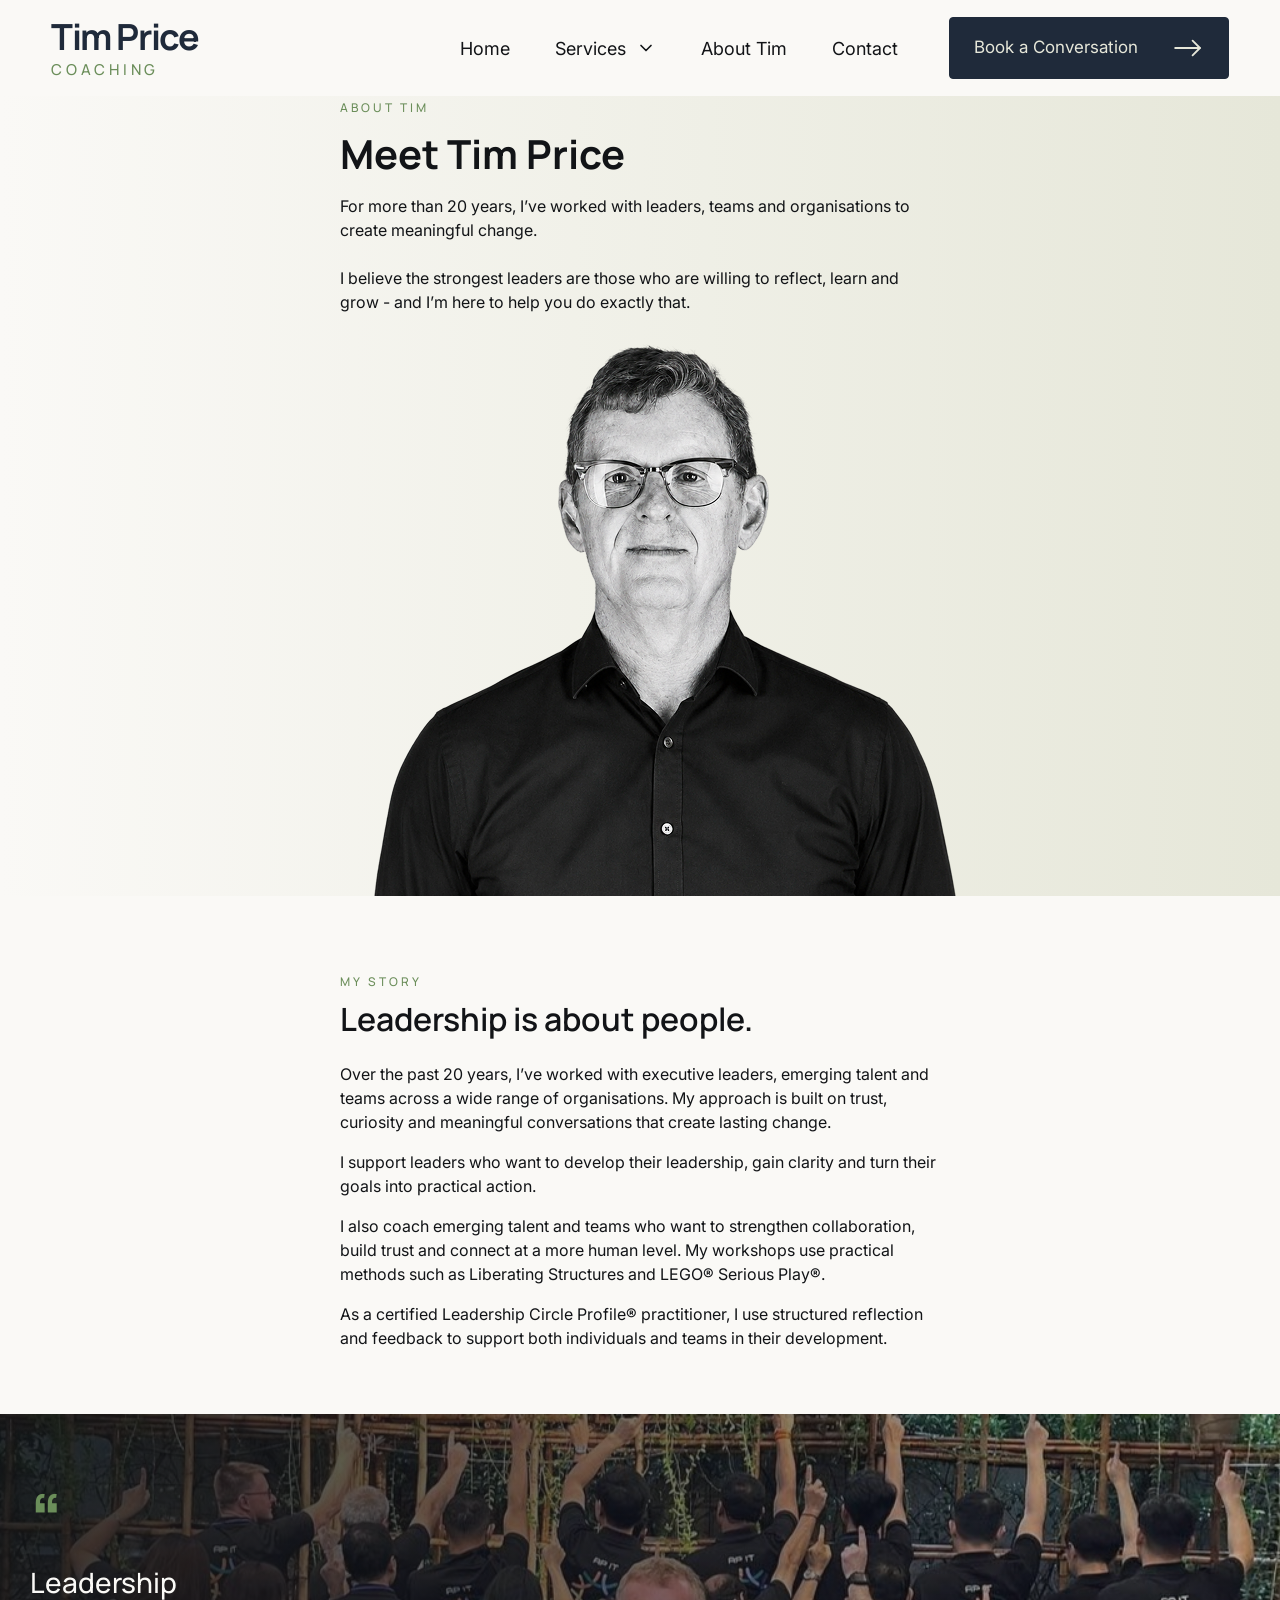
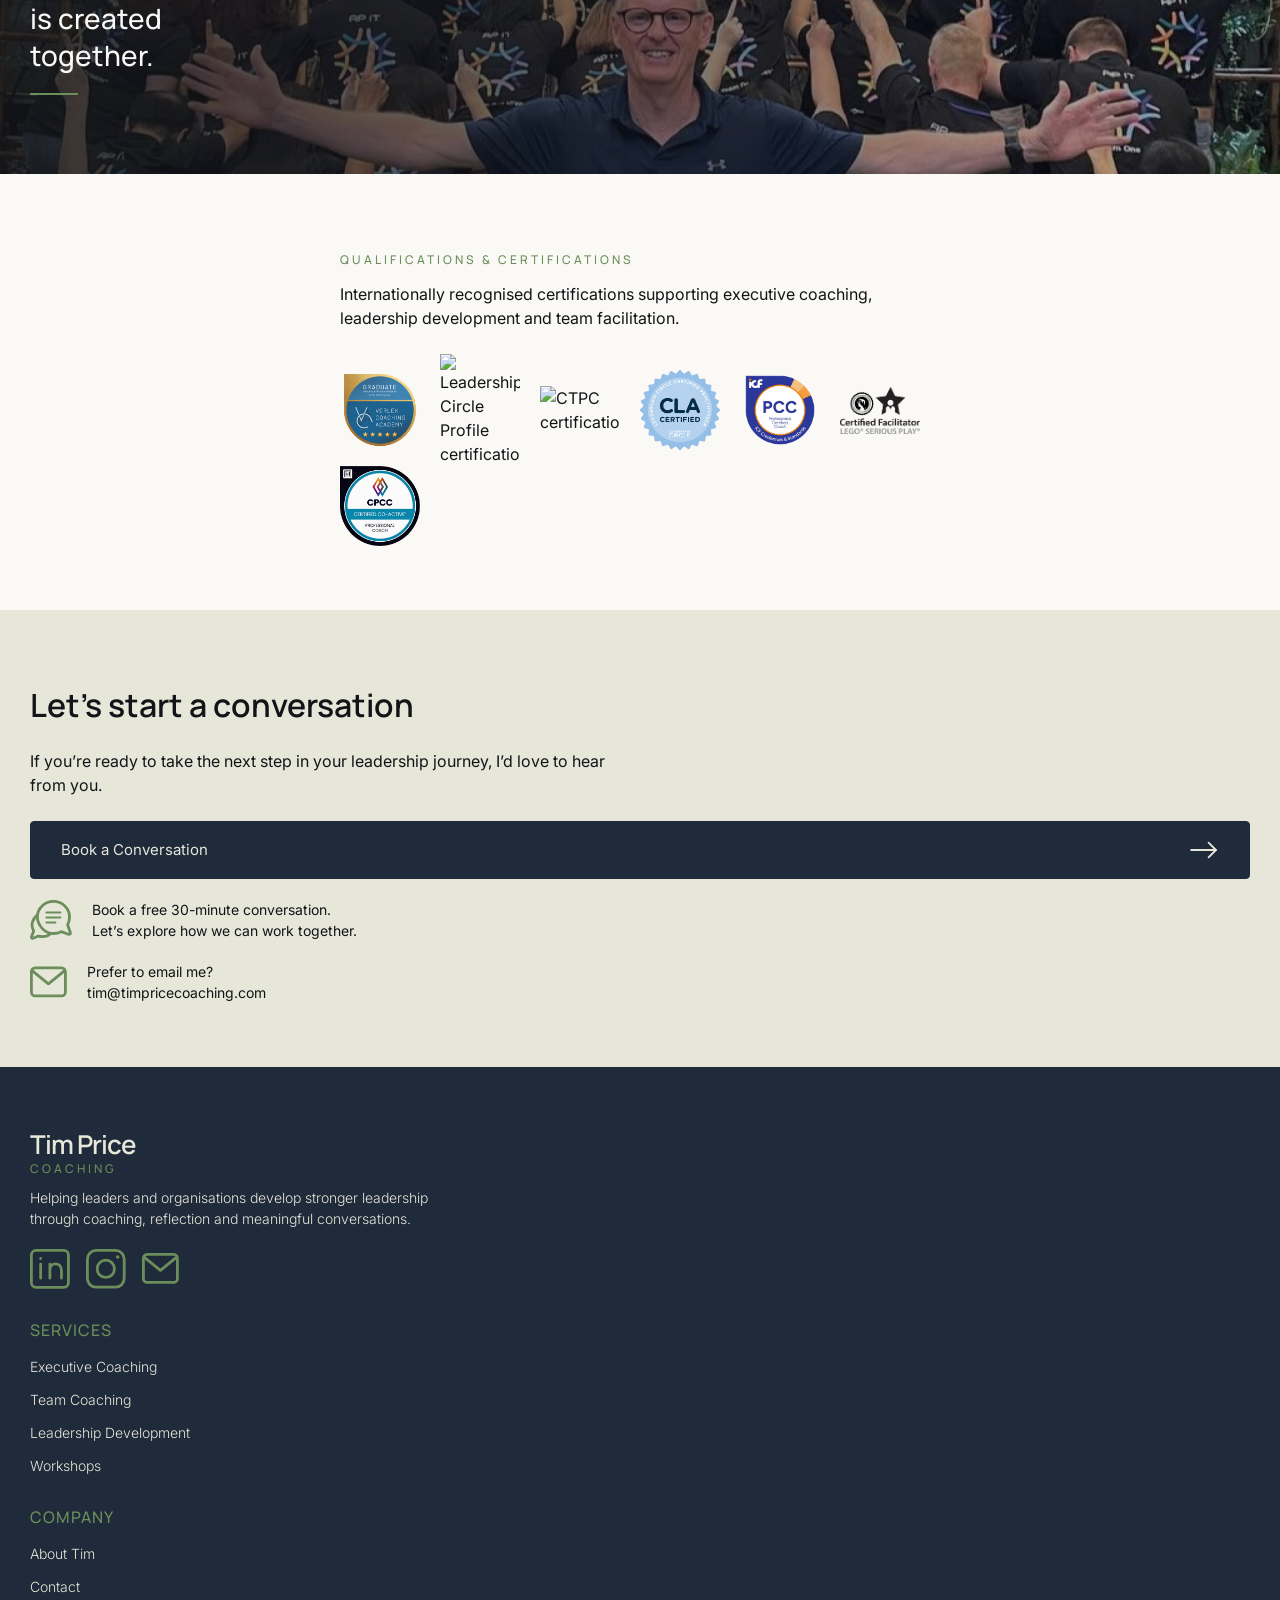
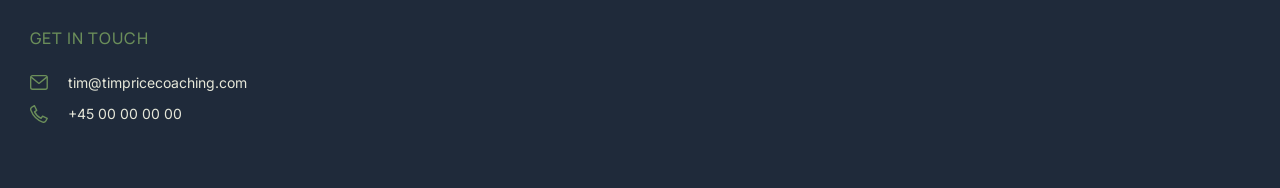
==== about.html @ 8ea354df "nedskæring af tekst i my story sektionen" ====
<!DOCTYPE html>
<html lang="en">

<head>
    <meta charset="UTF-8">
    <meta name="viewport" content="width=device-width, initial-scale=1.0">

    <title>About Tim | Tim Price Coaching</title>
    <meta name="description" content="Leadership coaching for executives, teams and organisations.">

    <link rel="stylesheet" href="css/style.css">

    <link rel="preconnect" href="https://fonts.googleapis.com">
    <link rel="preconnect" href="https://fonts.gstatic.com" crossorigin>
    <link href="https://fonts.googleapis.com/css2?family=Inter:wght@100..900&display=swap" rel="stylesheet">
    <link href="https://fonts.googleapis.com/css2?family=Manrope:wght@200..800&display=swap" rel="stylesheet">


    <!-- Favicon -->
    <link rel="icon" href="images/favicon.ico" type="image/x-icon">
</head>

<body>
    <header class="site-header">
        <div class="header-inner">
            <a class="logo" href="index.html">
                <span class="logo-name">Tim Price</span>
                <span class="logo-subtitle">Coaching</span>
            </a>

            <button class="menu-button" type="button" aria-expanded="false">
                <span class="menu-line"></span>
                <span class="menu-line"></span>
                <span class="menu-line"></span>
            </button>

            <nav class="navigation">
                <ul class="navigation-list">
                    <li>
                        <a href="index.html">Home</a>
                    </li>

                    <li class="services-item">
                        <button class="services-button" type="button">
                            Services

                            <svg viewBox="0 0 24 24">
                                <path d="M6 9l6 6 6-6"></path>
                            </svg>
                        </button>

                        <ul class="services-menu">
                            <li>
                                <a href="executive-coaching.html">
                                    Executive Coaching
                                </a>
                            </li>

                            <li>
                                <a href="team-coaching.html">
                                    Team Coaching
                                </a>
                            </li>

                            <li>
                                <a href="leadership-development.html">
                                    Leadership Development
                                </a>
                            </li>

                            <li>
                                <a href="workshops.html">
                                    Workshops
                                </a>
                            </li>
                        </ul>
                    </li>

                    <li>
                        <a href="about.html">About Tim</a>
                    </li>

                    <li>
                        <a href="contact.html">Contact</a>
                    </li>
                </ul>

                <a class="header-cta" href="contact.html">
                    <span>Book a Conversation</span>

                    <svg viewBox="0 0 32 24">
                        <path d="M2 12h27"></path>
                        <path d="M21 4l8 8-8 8"></path>
                    </svg>
                </a>
            </nav>
        </div>
    </header>
    <main>
        <section class="hero-about">
            <div class="hero-inner">
                <p class="eyebrow">About Tim</p>
                <h1 class="hero-title">Meet Tim Price</h1>
                <p class="hero-description">
                    For more than 20 years, I’ve worked with leaders, teams and organisations to create meaningful
                    change.<br></br>

                    I believe the strongest leaders are those who are willing to reflect, learn and grow - and I’m here
                    to help you do exactly that.
                </p>
            </div>
            <img class="hero-image" src="images/portrait.png" alt="Tim Price">
        </section>
        <section class="about">
            <div class="about-inner">
                <p class="eyebrow">My story</p>
                <h2>Leadership is about people.</h2>
                <p>
                    Over the past 20 years, I’ve worked with executive leaders,
                    emerging talent and teams across a wide range of organisations.
                    My approach is built on trust, curiosity and meaningful conversations
                    that create lasting change.
                </p>

                <p>
                    I support leaders who want to develop their leadership, gain clarity
                    and turn their goals into practical action.
                </p>

                <p>
                    I also coach emerging talent and teams who want to strengthen
                    collaboration, build trust and connect at a more human level.
                    My workshops use practical methods such as Liberating Structures
                    and LEGO® Serious Play®.
                </p>

                <p>
                    As a certified Leadership Circle Profile® practitioner, I use
                    structured reflection and feedback to support both individuals
                    and teams in their development.
                </p>
        </section>
        <section class="image-quote-section">

            <div class="image-quote-overlay"></div>

            <div class="image-quote-content">
                <div class="image-quote-mark">“</div>

                <blockquote class="image-quote-text">
                    Leadership<br>
                    is created<br>
                    together.
                </blockquote>

                <div class="image-quote-line"></div>
            </div>

        </section>
        <section class="qualifications">
            <div class="qualifications-inner">
                <p class="eyebrow">Qualifications & Certifications</p>
                <p class="qualifications-text">
                    Internationally recognised certifications supporting executive coaching, leadership development and
                    team facilitation.
                </p>
                <div class="qualifications-grid">
                    <img src="images/certifications/verlek-logo.webp" alt="Verlek certification">
                    <img src="images/certifications/lcp-logo.webp" alt="Leadership Circle Profile certification">
                    <img src="images/certifications/ctpc-logo.webp" alt="CTPC certification">
                    <img src="images/certifications/cla-logo.webp" alt="CLA certification">
                    <img src="images/certifications/pcc-logo.webp" alt="PCC certification">
                    <img src="images/certifications/serious-play-logo.webp" alt="Lego Serious Play certification">
                    <img src="images/certifications/cpcc-logo.webp" alt="CPCC certification">
                </div>
        </section>
        <section class="CTA-section">
            <div>
                <h2>Let’s start a conversation</h2>
                <p>If you’re ready to take the next step in your leadership journey, I’d love to hear from you.
                </p>
                <a class="general-cta" href="contact.html">
                    <span>Book a Conversation</span>
                    <svg viewBox="0 0 32 24">
                        <path d="M2 12h27"></path>
                        <path d="M21 4l8 8-8 8"></path>
                    </svg>
                </a>
            </div>
            <div>
                <div class="CTA-section-contact">
                    <img src="images/icon/conversation.svg">
                    <p>Book a free 30-minute conversation. <br>Let’s explore how we can work together.</br>
                    </p>
                </div>
                <div class="CTA-section-contact">
                    <img src="images/icon/mail.svg">
                    <p>Prefer to email me? <br> tim@timpricecoaching.com </br> </p>
                </div>
            </div>
        </section>
    </main>
    <footer>
        <section class="footer-inner">
            <div class="footer-brand">
                <a class="footer-logo" href="index.html">
                    <span class="footer-logo-name">Tim Price</span>
                    <span class="footer-logo-subtitle">Coaching</span>
                </a>

                <p class="footer-description">
                    Helping leaders and organisations develop stronger leadership
                    through coaching, reflection and meaningful conversations.
                </p>
                <div class="footer-socials">
                    <a href="#" aria-label="LinkedIn">
                        <img src="images/icon/linkedin.svg">
                    </a>
                    <a href="#" aria-label="Instagram">
                        <img src="images/icon/instagram.svg">
                    </a>
                    <a href="#" aria-label="Email">
                        <img src="images/icon/mail.svg">
                    </a>
                </div>
            </div>
            <div class="footer-column">

                <h2 class="footer-heading">Services</h2>

                <ul class="footer-links">
                    <li>
                        <a href="executive-coaching.html">Executive Coaching</a>
                    </li>

                    <li>
                        <a href="team-coaching.html">Team Coaching</a>
                    </li>

                    <li>
                        <a href="leadership-development.html">
                            Leadership Development
                        </a>
                    </li>

                    <li>
                        <a href="workshops.html">Workshops</a>
                    </li>
                </ul>

            </div>
            <div class="footer-column">

                <h2 class="footer-heading">Company</h2>

                <ul class="footer-links">
                    <li>
                        <a href="about.html">About Tim</a>
                    </li>

                    <li>
                        <a href="contact.html">Contact</a>
                    </li>
                </ul>

            </div>
            <div class="footer-column">

                <h2 class="footer-heading">Get in touch</h2>
                <div class="footer-contact-list">

                    <a href="mailto:tim@timpricecoaching.com">
                        <img src="images/icon/mail.svg" alt="Email icon">
                        <span>tim@timpricecoaching.com</span>
                    </a>

                    <a href="tel:+4500000000">
                        <img src="images/icon/phone.svg" alt="Phone icon">
                        <span>+45 00 00 00 00</span>
                    </a>

                </div>
        </section>
    </footer>
</body>

</html>
---- css/style.css ----
/*----------------------------------- CSS-VARIABLER / DESIGNFARVER --------------------------------*/

:root {
  --primary: #1f2a3a;
  --accent: #6b8e5a;
  --background: #faf9f6;
  --text: #121417;
  --secondary: #e6e7d9;
}

/*----------------------------------- RESET --------------------------------*/

*,
*::before,
*::after {
  box-sizing: border-box;
}

* {
  margin: 0;
  padding: 0;
}

html {
  scroll-behavior: smooth;
}

body {
  font-family: "Inter", Arial, sans-serif;
  line-height: 1.5;
  color: var(--text);
  background-color: var(--background);
}

img {
  display: block;
  max-width: 100%;
}

a {
  color: inherit;
  text-decoration: none;
}

ul,
ol {
  list-style: none;
}

button,
input,
textarea {
  font: inherit;
}


/*----------------------------------- GLOBALE STYLES --------------------------------*/

main {
  display: flex;
  flex-direction: column;
}


/*----------- Typografi ------------*/


/*----------- Knapper ------------*/


/*----------------------------------- HEADER --------------------------------*/

.site-header {
  position: fixed;
  z-index: 100;
  width: 100%;
  background-color: var(--background);
}

.header-inner {
  display: flex;
  flex-wrap: wrap;
  align-items: center;
  justify-content: space-between;
  padding: 16px 20px;
}


/*----------- Logo ------------*/

.logo {
  display: flex;
  flex-direction: column;
}

.logo-name {
  color: var(--primary);
  font-family: "Manrope", Arial, sans-serif;
  font-size: 26px;
  font-weight: 700;
  line-height: 1;
  letter-spacing: -0.04em;
}

.logo-subtitle {
  margin-top: 6px;
  color: var(--accent);
  font-family: "Manrope", Arial, sans-serif;
  font-size: 12px;
  font-weight: 500;
  line-height: 1;
  letter-spacing: 0.25em;
  text-transform: uppercase;
}


/*----------- Hamburgerknap ------------*/

.menu-button {
  display: flex;
  flex-direction: column;
  justify-content: center;
  gap: 6px;
  width: 44px;
  height: 44px;
  padding: 8px;
  background-color: transparent;
  border: 0;
  cursor: pointer;
}

.menu-line {
  display: block;
  width: 100%;
  height: 2px;
  background-color: var(--primary);
  transition:
    transform 0.2s ease,
    opacity 0.2s ease;
}


/*----------- Mobilnavigation ------------*/

.navigation {
  display: none;
  flex-basis: 100%;
  flex-direction: column;
  gap: 20px;
  width: 100%;
  padding-top: 20px;
}

.navigation.is-open {
  display: flex;
}

.navigation-list {
  display: flex;
  flex-direction: column;
  gap: 2px;
}

.navigation-list > li > a,
.services-button {
  display: flex;
  align-items: center;
  justify-content: space-between;
  width: 100%;
  min-height: 50px;
  padding: 0;
  color: var(--text);
  font-size: 16px;
  background-color: transparent;
  border: 0;
  border-bottom: 1px solid rgba(31, 42, 58, 0.12);
  cursor: pointer;
}


/*----------- Services dropdown ------------*/

.services-button svg {
  width: 20px;
  height: 20px;
  fill: none;
  stroke: currentColor;
  stroke-width: 2;
  stroke-linecap: round;
  stroke-linejoin: round;
  transition: transform 0.2s ease;
}

.services-button.is-open svg {
  transform: rotate(180deg);
}

.services-menu {
  display: none;
  padding: 8px 0 8px 16px;
}

.services-menu.is-open {
  display: block;
}

.services-menu a {
  display: block;
  padding: 11px 0;
  color: var(--primary);
  font-size: 14px;
}


/*----------- Header CTA ------------*/

.header-cta {
  display: flex;
  align-items: center;
  justify-content: space-between;
  gap: 24px;
  min-height: 58px;
  padding: 0 30px;
  color: var(--secondary);
  font-size: 15px;
  background-color: var(--primary);
  border: 1px solid var(--primary);
  border-radius: 4px;
}

.header-cta svg {
  width: 30px;
  height: 22px;
  fill: none;
  stroke: currentColor;
  stroke-width: 2;
  stroke-linecap: round;
  stroke-linejoin: round;
}


/*----------- Hamburgeranimation ------------*/

.menu-button.is-open .menu-line:nth-child(1) {
  transform: translateY(8px) rotate(45deg);
}

.menu-button.is-open .menu-line:nth-child(2) {
  opacity: 0;
}

.menu-button.is-open .menu-line:nth-child(3) {
  transform: translateY(-8px) rotate(-45deg);
}


/*----------------------------------- HERO --------------------------------*/

.hero-index {
  position: relative;
  display: flex;
  overflow: hidden;
  flex-direction: column;
  align-items: center;
  justify-content: center;
  min-height: 100vh;
  padding: 86px 30px 0;
  background: linear-gradient(
    to right,
    var(--background),
    var(--secondary)
  );
}

.hero-content {
  position: relative;
  z-index: 1;
}


/*----------- Hero-tekst ------------*/

.hero-eyebrow {
  color: var(--accent);
  font-family: "Manrope", sans-serif;
  font-size: 12px;
  font-weight: 500;
  line-height: 1;
  letter-spacing: 0.25em;
  text-transform: uppercase;
}

h1 {
  margin-top: 16px;
  font-family: "Manrope", sans-serif;
  font-size: 40px;
  font-weight: 700;
  line-height: 1.2;
}

.highlight {
  color: var(--accent);
  font-family: "Manrope", sans-serif;
}

p {
  margin-top: 16px;
  font-size: 16px;
  line-height: 1.5;
  max-width: 600px;
}


/*----------- Hero-knapper ------------*/

.hero-cta-container {
  display: flex;
  flex-direction: column;
}

.general-cta {
  display: flex;
  align-items: center;
  justify-content: space-between;
  gap: 24px;
  width: 100%;
  max-width: 100%;
  min-height: 58px;
  margin-top: 18px;
  padding: 0 30px;
  color: var(--secondary);
  font-size: 15px;
  background-color: var(--primary);
  border: 1px solid var(--primary);
  border-radius: 4px;
}

.general-cta svg {
  width: 30px;
  height: 22px;
  fill: none;
  stroke: currentColor;
  stroke-width: 2;
  stroke-linecap: round;
  stroke-linejoin: round;
}

.general-cta:hover {
  color: var(--primary);
  background-color: var(--accent);
  border-color: var(--accent);
}

.cta-secondary {
  display: inline-flex;
  align-items: center;
  justify-content: space-between;
  gap: 24px;
  min-height: 58px;
  margin-top: 10px;
  padding: 0 30px;
  color: var(--primary);
  font-size: 15px;
  background-color: transparent;
  border: 1px solid var(--primary);
  border-radius: 4px;
  width: 100%;
}

.cta-secondary:hover {
  color: var(--secondary);
  background-color: var(--accent);
  border-color: var(--accent);
}


/*----------- Hero-billede og baggrund ------------*/

.hero-image {
  padding: 0;
}

.hero-swirl {
  position: absolute;
  inset: 0;
  z-index: 0;
  width: 100%;
  height: 100%;
  object-fit: cover;
  pointer-events: none;
}


/*----------------------------------- FORSIDE --------------------------------*/


/*----------- Organisationer ------------*/

.organisations {
  display: flex;
  flex-direction: column;
  align-items: center;
  justify-content: center;
  min-height: 100px;
  padding: 64px 30px;
}

.eyebrow {
  color: var(--accent);
  font-family: "Manrope", sans-serif;
  font-size: 12px;
  font-weight: 500;
  line-height: 1;
  letter-spacing: 0.25em;
  text-transform: uppercase;
}

.orgranisations-text {
  margin-top: 8px;
  color: var(--primary);
  text-align: center;
  font-size: 16px;
}

.organisation-logos {
  display: flex;
  flex-direction: row;
  justify-content: center;
  gap: 24px;
  width: 100%;
  margin-top: 24px;
}

.organisation-logo {
  width: auto;
  max-width: 26%;
  height: auto;
  object-fit: contain;
}


/*----------- Services preview ------------*/

.services-preview {
  display: flex;
  flex-direction: column;
  align-items: center;
  justify-content: center;
  min-height: 100px;
  padding: 64px 30px;
  background-color: var(--secondary);
}

h2 {
  margin-top: 12px;
  margin-bottom: 24px;
  font-family: "Manrope", sans-serif;
  font-size: 32px;
  font-weight: 600;
  line-height: 1.2;
}

.services-card {
  display: flex;
  align-items: center;
  justify-content: center;
  gap: 12px;
  width: 100%;
  max-width: 400px;
  margin-top: 20px;
  padding: 20px;
  background-color: var(--background);
  border-radius: 8px;
  transition:
    transform 0.2s ease,
    box-shadow 0.2s ease;
}

.services-card p {
  font-size: 14px;
  line-height: 1.5;
}

.services-card-container img {
  width: 30px;
  align-self: flex-start;
  margin: 10px;
}

h3 {
  font-family: "Manrope", sans-serif;
  font-size: 20px;
  font-weight: 600;
  line-height: 1.2;
}

.learn-more {
  display: flex;
  align-items: center;
  justify-content: space-between;
  gap: 8px;
  margin-top: 12px;
  color: var(--accent);
  font-size: 14px;
}

.learn-more svg {
  width: 20px;
  height: 20px;
  fill: none;
  stroke: currentColor;
  stroke-width: 2;
  stroke-linecap: round;
  stroke-linejoin: round;
}

.learn-more:hover {
  text-decoration: underline;
}


/*----------- Testimonials ------------*/

.testimonials {
  padding: 64px 30px;
  text-align: center;
  background-color: var(--background);
}

.testimonials-header h2 {
  margin-top: 16px;
}

.testimonial-slider {
  display: grid;
  grid-template-columns: 30px 1fr 30px;
  align-items: center;
  gap: 8px;
  margin-top: 32px;
}

.testimonial-card {
  display: none;
  max-width: 520px;
  margin-inline: auto;
}

.testimonial-card.is-active {
  display: flex;
  flex-direction: column;
  align-items: center;
}

.testimonial-quote-mark {
  color: var(--accent);
  font-family: "Manrope", sans-serif;
  font-size: 64px;
  font-weight: 700;
  line-height: 0.8;
}

.testimonial-quote {
  align-self: center;
  min-height: 200px;
  margin-top: 0px;
  font-size: 16px;
  line-height: 1.5;
}

.testimonial-line {
  width: 48px;
  height: 2px;
  margin: 0px auto 0;
  background-color: var(--accent);
}

.testimonial-author {
  margin-top: 20px;
}

.testimonial-name {
  margin: 0;
  font-size: 18px;
}

.testimonial-role {
  margin-top: 2px;
  color: var(--accent);
  font-size: 15px;
}

.testimonial-arrow {
   width: 20px;
  height: 12px;
  fill: none;
  stroke: var(--primary);
  stroke-width: 2;
  stroke-linecap: round;
  stroke-linejoin: round;
  display: flex;
  align-items: center;
  justify-content: center;
  background: transparent;
  border: 0;
  cursor: pointer;
}

.testimonial-arrow-left {
  transform: rotate(180deg);
}

.testimonial-dots {
  display: flex;
  justify-content: center;
  gap: 12px;
  margin-top: 24px;
}

.testimonial-dot {
  width: 10px;
  height: 10px;
  padding: 0;
  background-color: var(--secondary);
  border: 0;
  border-radius: 50%;
  cursor: pointer;
}

.testimonial-dot.is-active {
  background-color: var(--accent);
}

/*----------- About preview ------------*/

.about-preview {
  display: flex;
  flex-direction: column;
  align-items: center;
  justify-content: center;
  min-height: 100px;
}

.about-preview-content {
  display: flex;
  flex-direction: column;
  align-items: center;
  justify-content: center;
  width: 100%;
  max-width: 600px;
  padding: 30px 30px 64px;
}

.about-preview-text {
  margin-bottom: 10px;
}

/*----------- CTA section ------------*/

.CTA-section {
  display: flex;
  flex-direction: column;
  justify-content: center;
  min-height: 100px;
  padding: 64px 30px;
  background-color: var(--secondary);
}

.CTA-section a {
  margin-top: 24px;
}

.CTA-section-contact {
  display: flex;
  flex-direction: row;
  gap: 20px;
  padding-top: 20px;
}

.CTA-section-contact p {
  margin-top: 0;
  font-size: 14px;
  line-height: 1.5;
}


/*----------------------------------- SERVICES --------------------------------*/


/*----------------------------------- ABOUT --------------------------------*/

.hero-about {
  position: relative;
  display: flex;
  overflow: hidden;
  flex-direction: column;
  align-items: center;
  justify-content: center;
  padding: 86px 30px 0;
  background: linear-gradient(
    to right,
    var(--background),
    var(--secondary)
  );
}

.about {
  display: flex;
  flex-direction: column;
  align-items: center;
  justify-content: center;
  min-height: 100px;
  padding: 64px 30px;
}

.qualifications {
  display: flex;
  flex-direction: column;
  align-items: center;
  justify-content: center;
  min-height: 100px;
  padding: 64px 30px;
}

.qualifications-grid {
  display: grid;
  grid-template-columns: repeat(auto-fit, minmax(100px, 1fr));
  margin-top: 24px;
  gap: 0px;
  justify-content: center;
  align-items: center;
}

.qualifications-grid img {
  width: 100%;
  max-width: 5rem;
  height: auto;
  object-fit: contain;
}


/*----------------------------------- IMAGE QUOTE SECTION --------------------------------*/

.image-quote-section {
  position: relative;
  display: flex;
  align-items: center;

  min-height: 360px;
  padding: 60px 30px;

  background-image: url("../images/tim-quote.jpg");
  background-size: cover;
  background-position: center;
  background-repeat: no-repeat;

  overflow: hidden;
}


/*----------- Mørkt overlay ------------*/

.image-quote-overlay {
  position: absolute;
  inset: 0;

  background: linear-gradient(
    to right,
    rgba(18, 20, 23, 0.85),
    rgba(18, 20, 23, 0.25)
  );
}


/*----------- Citat-indhold ------------*/

.image-quote-content {
  position: relative;
  z-index: 1;
  max-width: 260px;
}

.image-quote-mark {
  color: var(--accent);
  font-family: "Manrope", sans-serif;
  font-size: 72px;
  font-weight: 700;
  line-height: 0.7;
}

.image-quote-text {
  margin-top: 20px;

  color: var(--background);
  font-family: "Manrope", sans-serif;
  font-size: 28px;
  font-weight: 500;
  line-height: 1.3;
}

.image-quote-line {
  width: 48px;
  height: 2px;
  margin-top: 20px;

  background-color: var(--accent);
}

/*----------------------------------- CONTACT --------------------------------*/


/*----------------------------------- FOOTER --------------------------------*/

footer {
  display: flex;
  flex-direction: column;
  gap: 16px;
  padding: 64px 30px;
  color: var(--secondary);
  font-size: 14px;
  background-color: var(--primary);
}

.footer-inner {
  display: flex;
  flex-direction: column;
  justify-content: center;
  gap: 32px;
}

.footer-logo {
  display: flex;
  flex-direction: column;
  justify-content: center;
}

.footer-logo-name {
  color: var(--secondary);
  font-family: "Manrope", sans-serif;
  font-size: 26px;
  font-weight: 600;
  line-height: 1;
  letter-spacing: -0.04em;
}

.footer-logo-subtitle {
  margin-top: 6px;
  color: var(--accent);
  font-family: "Manrope", Arial, sans-serif;
  font-size: 12px;
  font-weight: 500;
  line-height: 1;
  letter-spacing: 0.25em;
  text-transform: uppercase;
}

.footer-description {
  margin-top: 12px;
  max-width: 400px;
  font-size: 14px;
  line-height: 1.5;
  font-weight: 300;
}

.footer-socials {
  display: flex;
  gap: 16px;
  margin-top: 20px;
  align-items: center;
}

.footer-heading {
  margin: 0 0 16px;
  color: var(--accent);
  font-family: "Manrope", sans-serif;
  font-size: 16px;
  font-weight: 500;
  line-height: 1.2;
  letter-spacing: 0.06em;
  text-transform: uppercase;
}

.footer-links {
  font-weight: 300;
} 

.footer-links a:hover {
  color: var(--accent);
}

.footer-column {
  display: flex;
  flex-direction: column;
}

.footer-column li + li {
  margin-top: 12px;
}

.footer-contact-list {
  margin-top: 8px;
  display: flex;
  flex-direction: column;
  gap: 10px;
}

.footer-contact-list a {
  display: flex;
  gap: 20px;
  align-items: center;
}

.footer-contact-list img {
  width: 18px;
}



/*----------------------------------- MEDIA QUERIES --------------------------------*/


/*----------- Desktop header fra 900px ------------*/

@media (min-width: 900px) {
  .header-inner {
    flex-wrap: nowrap;
    min-height: 96px;
    padding: 16px clamp(32px, 4vw, 60px);
  }

  .logo-name {
    font-size: 36px;
  }

  .logo-subtitle {
    margin-top: 7px;
    font-size: 15px;
  }

  .menu-button {
    display: none;
  }

  .navigation {
    display: flex;
    flex-basis: auto;
    flex-direction: row;
    align-items: center;
    justify-content: flex-end;
    gap: clamp(36px, 4vw, 58px);
    width: auto;
    padding-top: 0;
  }

  .navigation-list {
    flex-direction: row;
    align-items: center;
    gap: clamp(30px, 3.5vw, 54px);
  }

  .navigation-list > li > a,
  .services-button {
    position: relative;
    width: auto;
    min-height: 42px;
    font-size: 18px;
    border-bottom: 0;
  }

  .navigation-list > li > a::after,
  .services-button::after {
    position: absolute;
    right: 0;
    bottom: 1px;
    left: 0;
    height: 2px;
    background-color: var(--accent);
    content: "";
    transform: scaleX(0);
    transform-origin: left;
    transition: transform 0.2s ease;
  }

  .navigation-list > li > a:hover::after,
  .services-button:hover::after {
    transform: scaleX(1);
  }

  .services-item {
    position: relative;
  }

  .services-button {
    gap: 10px;
  }

  .services-menu {
    position: absolute;
    top: calc(100% + 12px);
    left: 50%;
    display: block;
    min-width: 250px;
    padding: 10px;
    background-color: var(--secondary);
    border: 1px solid rgba(31, 42, 58, 0.1);
    border-radius: 8px;
    box-shadow: 0 14px 35px rgba(31, 42, 58, 0.12);
    opacity: 0;
    pointer-events: none;
    transform: translate(-50%, -8px);
    transition:
      opacity 0.2s ease,
      transform 0.2s ease;
  }

  .services-menu.is-open {
    opacity: 1;
    pointer-events: auto;
    transform: translate(-50%, 0);
  }

  .services-menu a {
    padding: 12px 14px;
    font-size: 15px;
    border-radius: 5px;
  }

  .services-menu a:hover {
    background-color: rgba(107, 142, 90, 0.12);
  }

  .header-cta {
    min-width: 280px;
    min-height: 62px;
    gap: 24px;
    padding: 0 24px;
    font-size: 17px;
    transition:
      color 0.2s ease,
      background-color 0.2s ease;
  }

  .header-cta:hover {
    color: var(--primary);
    background-color: var(--accent);
  }

  .header-cta svg {
    width: 32px;
    height: 22px;
  }
}
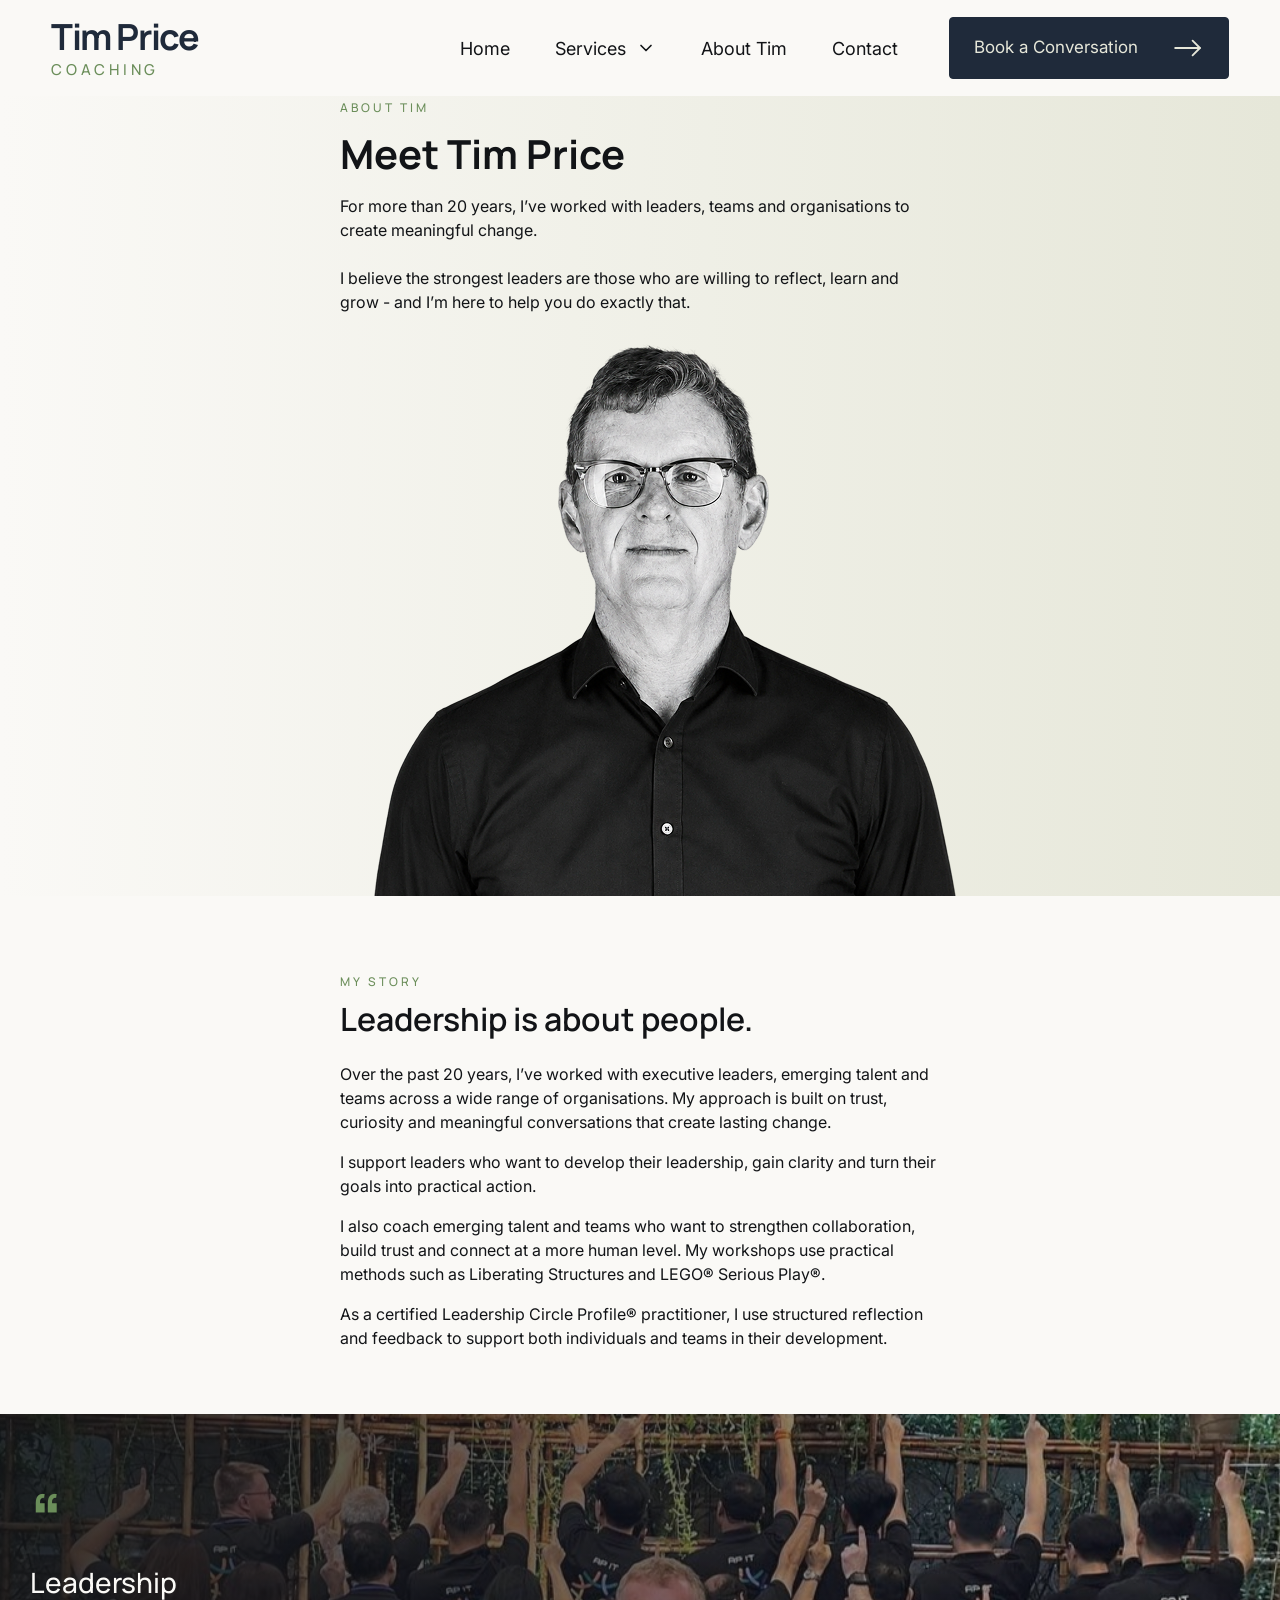
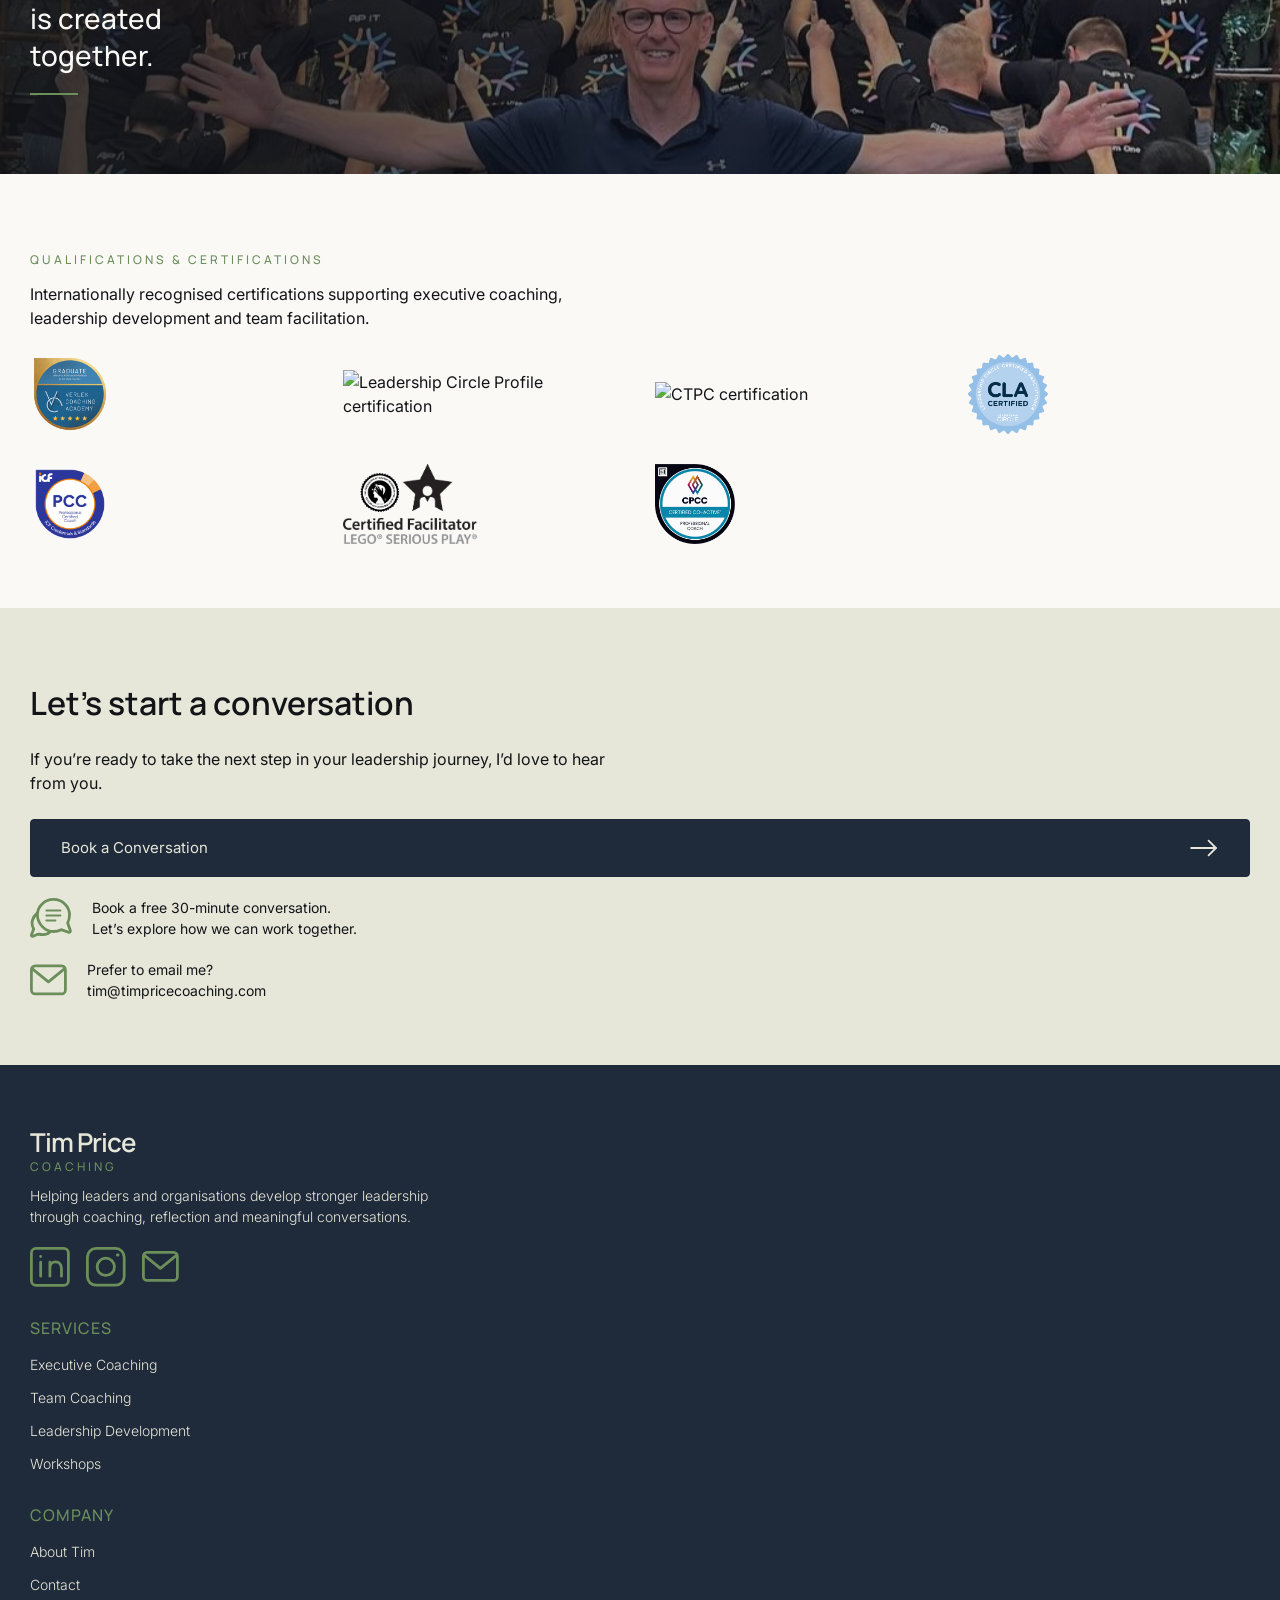
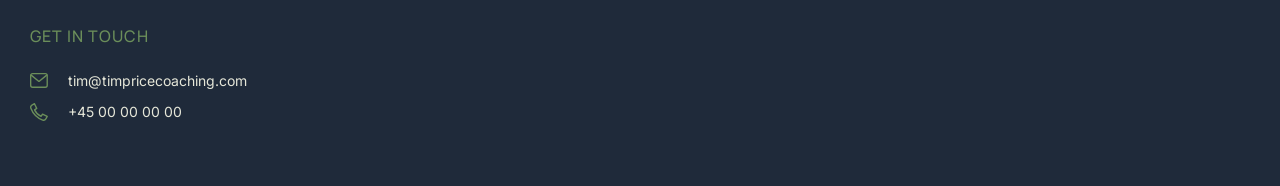
==== commit 21cdbaff: "services cardss" ====
--- a/about.html
+++ b/about.html
@@ -282,6 +282,7 @@
                 </div>
         </section>
     </footer>
+    <script src="js/script.js"></script>
 </body>
 
 </html>
--- a/css/style.css
+++ b/css/style.css
@@ -686,6 +686,242 @@
 /*----------------------------------- SERVICES --------------------------------*/
 
 
+/*----------------------------------- SERVICES --------------------------------*/
+
+
+/*----------- Services hero ------------*/
+
+.hero-services {
+  padding: 130px 30px 64px;
+  background: linear-gradient(
+    to right,
+    var(--background),
+    var(--secondary)
+  );
+}
+
+.hero-services-inner {
+  width: 100%;
+  max-width: 600px;
+}
+
+.hero-services h1 {
+  margin-top: 16px;
+  font-family: "Manrope", sans-serif;
+  font-size: 36px;
+  font-weight: 700;
+  line-height: 1.15;
+}
+
+.hero-services-description {
+  margin-top: 20px;
+  max-width: 380px;
+  font-size: 16px;
+  line-height: 1.6;
+}
+
+
+/*----------- Services overview ------------*/
+
+.services-overview {
+  padding: 64px 30px;
+  background-color: var(--background);
+}
+
+.services-overview-inner {
+  width: 100%;
+  max-width: 1200px;
+  margin-inline: auto;
+}
+
+.services-list {
+  display: flex;
+  flex-direction: column;
+}
+
+
+/*----------- Service row ------------*/
+
+.service-row {
+  display: grid;
+  grid-template-columns: 38px 32px 1fr 24px;
+  align-items: start;
+  gap: 12px;
+  padding: 28px 0;
+  border-bottom: 1px solid rgba(31, 42, 58, 0.12);
+}
+
+.service-row:first-child {
+  padding-top: 0;
+}
+
+.service-row:last-child {
+  padding-bottom: 0;
+  border-bottom: 0;
+}
+
+.service-row-icon {
+  align-self: center;
+  width: 34px;
+  height: 34px;
+  object-fit: contain;
+}
+
+.service-number {
+  padding-top: 2px;
+  color: var(--accent);
+  font-family: "Manrope", sans-serif;
+  font-size: 15px;
+  font-weight: 600;
+}
+
+.service-row-content h2 {
+  margin: 0;
+  font-family: "Manrope", sans-serif;
+  font-size: 18px;
+  font-weight: 600;
+  line-height: 1.3;
+}
+
+.service-row-content p {
+  margin-top: 10px;
+  font-size: 13px;
+  line-height: 1.6;
+}
+
+.service-row-arrow {
+  align-self: center;
+  width: 22px;
+  height: 18px;
+  fill: none;
+  stroke: var(--primary);
+  stroke-width: 2;
+  stroke-linecap: round;
+  stroke-linejoin: round;
+  transition: transform 0.2s ease;
+}
+
+.service-row:hover .service-row-arrow {
+  transform: translateX(4px);
+}
+
+
+/*----------- Desktop preview cards ------------*/
+
+.service-previews {
+  display: none;
+}
+
+.service-preview-card {
+  display: none;
+}
+
+.service-preview-card.is-active {
+  display: block;
+}
+
+
+/*----------- Preview card content ------------*/
+
+.service-preview-icon {
+  display: flex;
+  align-items: center;
+  justify-content: center;
+  width: 72px;
+  height: 72px;
+  background-color: var(--secondary);
+  border-radius: 50%;
+}
+
+.service-preview-icon img {
+  width: 38px;
+  height: 38px;
+  object-fit: contain;
+}
+
+.service-preview-eyebrow {
+  margin-top: 24px;
+  color: var(--accent);
+  font-family: "Manrope", sans-serif;
+  font-size: 12px;
+  font-weight: 600;
+  letter-spacing: 0.06em;
+  text-transform: uppercase;
+}
+
+.service-preview-card h2 {
+  margin-top: 20px;
+  margin-bottom: 0;
+  font-size: 28px;
+  line-height: 1.15;
+}
+
+.service-preview-line {
+  width: 42px;
+  height: 2px;
+  margin-top: 18px;
+  background-color: var(--accent);
+}
+
+.service-preview-description {
+  margin-top: 20px;
+  font-size: 15px;
+  line-height: 1.6;
+}
+
+.service-preview-benefits {
+  display: flex;
+  flex-direction: column;
+  gap: 14px;
+  margin-top: 22px;
+  padding-top: 22px;
+  border-top: 1px solid rgba(31, 42, 58, 0.12);
+}
+
+.service-preview-benefits li {
+  display: flex;
+  align-items: center;
+  gap: 10px;
+  font-size: 14px;
+}
+
+.service-check {
+  flex-shrink: 0;
+  width: 16px;
+  height: 16px;
+  object-fit: contain;
+}
+
+.service-preview-link {
+  display: inline-flex;
+  align-items: center;
+  gap: 12px;
+  margin-top: 26px;
+  color: var(--accent);
+  font-size: 14px;
+  font-weight: 500;
+}
+
+.service-preview-link svg {
+  width: 22px;
+  height: 18px;
+  fill: none;
+  stroke: currentColor;
+  stroke-width: 2;
+  stroke-linecap: round;
+  stroke-linejoin: round;
+  transition: transform 0.2s ease;
+}
+
+.service-preview-link:hover svg {
+  transform: translateX(4px);
+}
+
+
+
+
+
+
 /*----------------------------------- ABOUT --------------------------------*/
 
 .hero-about {
@@ -723,17 +959,16 @@
 
 .qualifications-grid {
   display: grid;
-  grid-template-columns: repeat(auto-fit, minmax(100px, 1fr));
+  grid-template-columns: 1fr 1fr 1fr 1fr;
   margin-top: 24px;
-  gap: 0px;
+  gap: 30px;
   justify-content: center;
   align-items: center;
 }
 
 .qualifications-grid img {
-  width: 100%;
-  max-width: 5rem;
-  height: auto;
+  width: auto;
+  max-height: 5rem;
   object-fit: contain;
 }
 
@@ -1048,4 +1283,113 @@
     width: 32px;
     height: 22px;
   }
+    /*----------- Services hero desktop ------------*/
+
+  .hero-services {
+    padding: 170px 60px 100px;
+  }
+
+  .hero-services-inner {
+    max-width: 760px;
+    margin-inline: auto;
+    text-align: center;
+  }
+
+  .hero-services h1 {
+    font-size: 52px;
+    line-height: 1.1;
+  }
+
+  .hero-services-description {
+    max-width: 520px;
+    margin: 24px auto 0;
+    font-size: 17px;
+  }
+
+
+  /*----------- Services overview desktop ------------*/
+
+  .services-overview {
+    padding: 100px 60px;
+  }
+
+  .services-overview-inner {
+    display: grid;
+    grid-template-columns: 1.15fr 0.85fr;
+    align-items: start;
+    gap: 50px;
+  }
+
+  .services-list {
+    min-width: 0;
+  }
+
+
+  /*----------- Service row desktop ------------*/
+
+  .service-row {
+    grid-template-columns: 54px 30px 1fr 26px;
+    gap: 16px;
+    padding: 28px 20px;
+    border-left: 3px solid transparent;
+    transition:
+      background-color 0.2s ease,
+      border-color 0.2s ease;
+  }
+
+  .service-row:first-child {
+    padding-top: 28px;
+  }
+
+  .service-row:last-child {
+    padding-bottom: 28px;
+    border-bottom: 1px solid rgba(31, 42, 58, 0.12);
+  }
+
+  .service-row:hover,
+  .service-row.is-active {
+    background-color: rgba(230, 231, 217, 0.75);
+    border-left-color: var(--accent);
+  }
+
+  .service-row-icon {
+    width: 46px;
+    height: 46px;
+  }
+
+  .service-number {
+    padding-top: 4px;
+    font-size: 15px;
+  }
+
+  .service-row-content h2 {
+    font-size: 20px;
+  }
+
+  .service-row-content p {
+    max-width: 420px;
+    font-size: 14px;
+    line-height: 1.6;
+  }
+
+
+  /*----------- Preview cards desktop ------------*/
+
+  .service-previews {
+    display: block;
+    position: sticky;
+    top: 130px;
+  }
+
+  .service-preview-card {
+    min-height: 500px;
+    padding: 42px;
+    background-color: var(--background);
+    border: 1px solid rgba(31, 42, 58, 0.18);
+    border-radius: 8px;
+  }
+
+  .service-preview-card h2 {
+    font-size: 32px;
+  }
 }
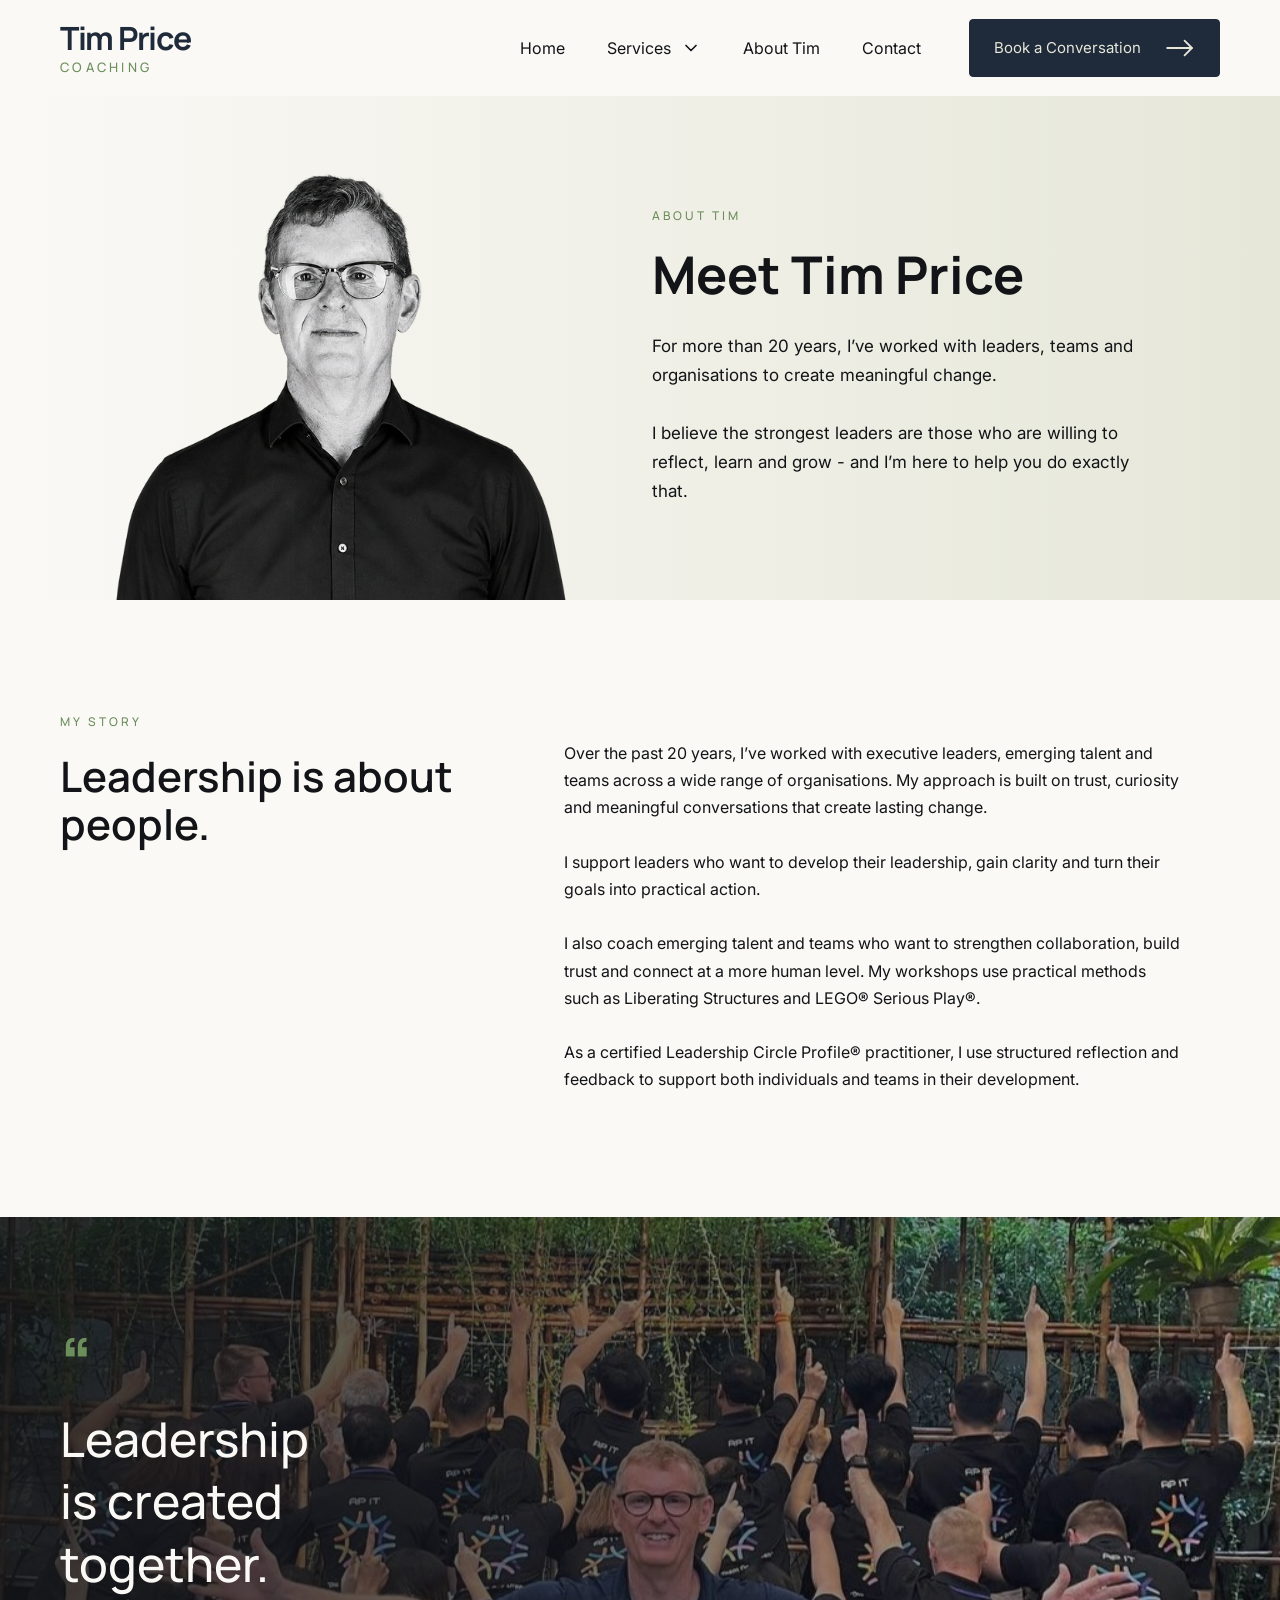
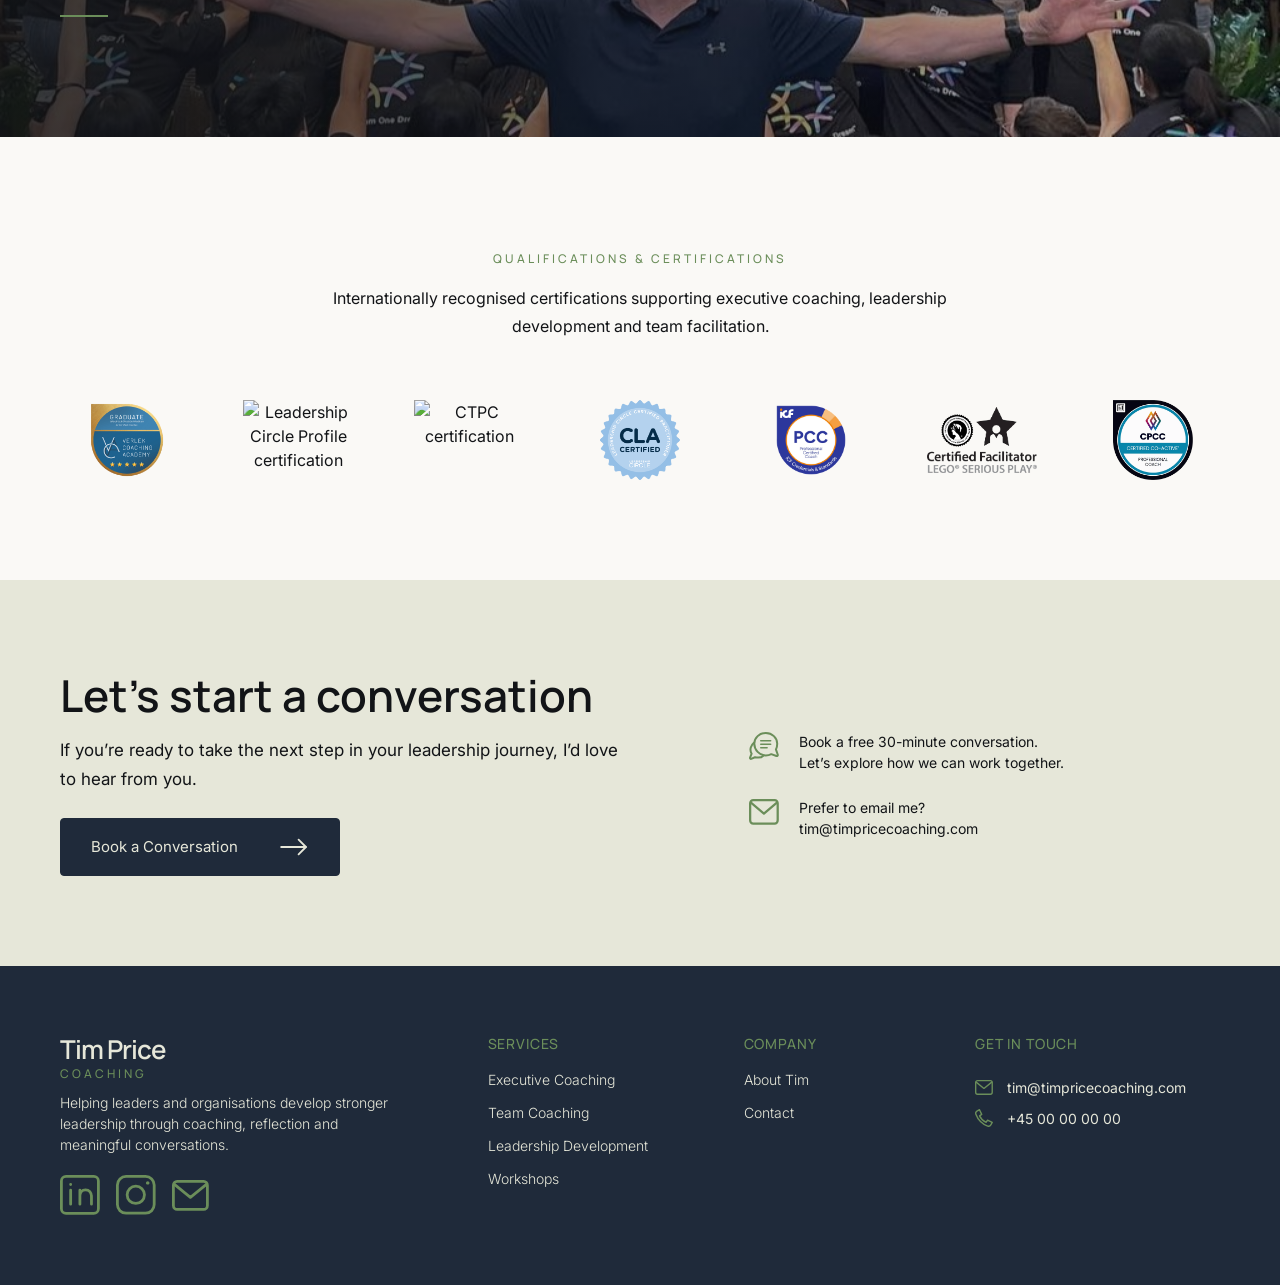
==== commit 87ebe7c7: "updates to services nav bar" ====
--- a/about.html
+++ b/about.html
@@ -50,6 +50,12 @@
                         </button>
 
                         <ul class="services-menu">
+
+                            <li>
+                                <a href="services.html">
+                                    All Services
+                                </a>
+                            </li>
                             <li>
                                 <a href="executive-coaching.html">
                                     Executive Coaching
@@ -120,25 +126,20 @@
                     emerging talent and teams across a wide range of organisations.
                     My approach is built on trust, curiosity and meaningful conversations
                     that create lasting change.
-                </p>
-
-                <p>
+                    <br></br>
                     I support leaders who want to develop their leadership, gain clarity
                     and turn their goals into practical action.
-                </p>
-
-                <p>
+                    <br></br>
                     I also coach emerging talent and teams who want to strengthen
                     collaboration, build trust and connect at a more human level.
                     My workshops use practical methods such as Liberating Structures
                     and LEGO® Serious Play®.
-                </p>
-
-                <p>
+                    <br></br>
                     As a certified Leadership Circle Profile® practitioner, I use
                     structured reflection and feedback to support both individuals
                     and teams in their development.
                 </p>
+            </div>
         </section>
         <section class="image-quote-section">
 
@@ -155,7 +156,6 @@
 
                 <div class="image-quote-line"></div>
             </div>
-
         </section>
         <section class="qualifications">
             <div class="qualifications-inner">
@@ -173,6 +173,7 @@
                     <img src="images/certifications/serious-play-logo.webp" alt="Lego Serious Play certification">
                     <img src="images/certifications/cpcc-logo.webp" alt="CPCC certification">
                 </div>
+            </div>
         </section>
         <section class="CTA-section">
             <div>
@@ -278,8 +279,8 @@
                         <img src="images/icon/phone.svg" alt="Phone icon">
                         <span>+45 00 00 00 00</span>
                     </a>
-
-                </div>
+                </div>
+            </div>
         </section>
     </footer>
     <script src="js/script.js"></script>
--- a/css/style.css
+++ b/css/style.css
@@ -283,7 +283,7 @@
 .hero-eyebrow {
   color: var(--accent);
   font-family: "Manrope", sans-serif;
-  font-size: 12px;
+  font-size: 10px;
   font-weight: 500;
   line-height: 1;
   letter-spacing: 0.25em;
@@ -683,9 +683,231 @@
 }
 
 
-/*----------------------------------- SERVICES --------------------------------*/
-
-
+/*----------------------------------- SERVICES UNDERSIDER --------------------------------*/
+
+
+/*----------- Hero ------------*/
+
+.hero-service-pages {
+  padding: 130px 30px 64px;
+  background: linear-gradient(
+    to right,
+    var(--background),
+    var(--secondary)
+  );
+}
+
+.hero-service-page-inner {
+  width: 100%;
+  max-width: 600px;
+  margin-inline: auto;
+}
+
+.hero-service-pages .hero-title {
+  margin-top: 16px;
+  font-size: 40px;
+  line-height: 1.15;
+}
+
+.hero-service-pages .hero-description {
+  margin-top: 20px;
+  font-size: 16px;
+  line-height: 1.6;
+}
+
+
+/*----------- Introduktion ------------*/
+
+.the-service {
+  padding: 64px 30px;
+  background-color: var(--background);
+}
+
+.the-service-inner,
+.the-service-gain {
+  width: 100%;
+  max-width: 700px;
+  margin-inline: auto;
+}
+
+.the-service-inner h2 {
+  margin: 0;
+  font-size: 28px;
+  line-height: 1.2;
+}
+
+.the-service-inner p {
+  margin-top: 20px;
+  font-size: 16px;
+  line-height: 1.7;
+}
+
+.the-service-gain {
+  margin-top: 64px;
+}
+
+
+/*----------------------------------- SERVICE GAINS --------------------------------*/
+
+
+/*----------- Overskrift ------------*/
+
+.service-gains-header-line {
+  width: 42px;
+  height: 2px;
+  margin-top: 18px;
+  background-color: var(--accent);
+}
+
+
+/*----------- Liste ------------*/
+
+.service-gains-list {
+  margin-top: 34px;
+}
+
+
+/*----------- Gain ------------*/
+
+.service-gain {
+  display: grid;
+  grid-template-columns: 28px 1fr;
+  gap: 10px;
+  padding: 28px 0;
+  border-bottom: 1px solid rgba(31, 42, 58, 0.12);
+}
+
+.service-gain:first-child {
+  padding-top: 0;
+}
+
+.service-gain:last-child {
+  padding-bottom: 0;
+  border-bottom: 0;
+}
+
+
+/*----------- Nummer ------------*/
+
+.service-gain-number {
+  color: var(--secondary);
+  font-family: "Manrope", sans-serif;
+  font-size: 22px;
+  font-weight: 600;
+  line-height: 1.2;
+}
+
+
+/*----------- Indhold ------------*/
+
+.service-gain-content h2 {
+  margin: 0;
+  font-family: "Manrope", sans-serif;
+  font-size: 20px;
+  font-weight: 600;
+  line-height: 1.3;
+}
+
+.service-gain-content > p {
+  margin-top: 14px;
+  font-size: 14px;
+  line-height: 1.7;
+}
+
+
+/*----------- Punkter ------------*/
+
+.service-gain-points {
+  display: flex;
+  flex-direction: column;
+  gap: 10px;
+  margin-top: 18px;
+}
+
+.service-gain-points li {
+  display: flex;
+  align-items: center;
+  gap: 9px;
+  font-size: 13px;
+  line-height: 1.4;
+}
+
+.service-gain-points img {
+  flex-shrink: 0;
+  width: 14px;
+  height: 14px;
+  object-fit: contain;
+}
+
+
+/*----------------------------------- SERVICE PROCESS --------------------------------*/
+
+
+/*----------- Sektion ------------*/
+
+.service-process {
+  padding: 64px 30px;
+  background-color: var(--background);
+}
+
+.service-process-inner {
+  width: 100%;
+  max-width: 700px;
+  margin-inline: auto;
+}
+
+
+/*----------- Header ------------*/
+
+.service-process-header-line {
+  width: 42px;
+  height: 2px;
+  margin-top: 18px;
+  background-color: var(--accent);
+}
+
+.service-process-header h2 {
+  margin-top: 28px;
+  margin-bottom: 0;
+  font-size: 28px;
+  line-height: 1.2;
+}
+
+.service-process-intro {
+  margin-top: 20px;
+  font-size: 16px;
+  line-height: 1.7;
+}
+
+
+/*----------- Procesliste ------------*/
+
+.service-process-list {
+  margin-top: 36px;
+}
+
+
+/*----------- Procestrin ------------*/
+
+.service-process-step {
+  padding: 28px 0;
+  border-top: 1px solid rgba(31, 42, 58, 0.12);
+}
+
+.service-process-step:last-child {
+  padding-bottom: 0;
+}
+
+.service-process-step h3 {
+  font-size: 20px;
+  line-height: 1.3;
+}
+
+.service-process-step p {
+  margin-top: 12px;
+  font-size: 14px;
+  line-height: 1.7;
+}
 /*----------------------------------- SERVICES --------------------------------*/
 
 
@@ -1042,6 +1264,195 @@
 
 /*----------------------------------- CONTACT --------------------------------*/
 
+.contact-hero {
+  position: relative;
+  display: flex;
+  overflow: hidden;
+  flex-direction: column;
+  align-items: center;
+  justify-content: center;
+  padding: 130px 30px 64px;
+  background: linear-gradient(
+    to right,
+    var(--background),
+    var(--secondary)
+  );
+}
+
+.contact-hero-inner {
+  width: 100%;
+  max-width: 600px;
+  margin-inline: auto;
+}
+
+
+
+/*----------- Kontaktsektion ------------*/
+
+.contact-section {
+  padding: 64px 30px;
+  background-color: var(--background);
+}
+
+.contact-section-inner {
+  width: 100%;
+  max-width: 1100px;
+  margin-inline: auto;
+}
+
+
+/*----------- Kontaktoplysninger ------------*/
+
+.contact-details {
+  display: flex;
+  flex-direction: column;
+}
+
+.contact-detail {
+  display: grid;
+  grid-template-columns: 32px 1fr;
+  gap: 16px;
+  padding: 24px 0;
+  border-bottom: 1px solid rgba(31, 42, 58, 0.12);
+}
+
+.contact-detail:first-child {
+  padding-top: 0;
+}
+
+.contact-detail:last-child {
+  border-bottom: 0;
+}
+
+.contact-detail-icon {
+  width: 24px;
+  height: 24px;
+  margin-top: 2px;
+  object-fit: contain;
+}
+
+.contact-detail-content h2 {
+  margin: 0;
+  font-family: "Manrope", sans-serif;
+  font-size: 18px;
+  font-weight: 600;
+  line-height: 1.3;
+}
+
+.contact-detail-content p,
+.contact-detail-content a {
+  display: block;
+  margin-top: 8px;
+  font-size: 14px;
+  line-height: 1.6;
+}
+
+.contact-detail-content a:hover {
+  color: var(--accent);
+}
+
+
+/*----------- Kontaktformular ------------*/
+
+.contact-form {
+  display: flex;
+  flex-direction: column;
+  gap: 18px;
+  margin-top: 48px;
+}
+
+.contact-form-field {
+  display: flex;
+  flex-direction: column;
+  gap: 8px;
+}
+
+.contact-form-field label {
+  font-size: 13px;
+  font-weight: 500;
+}
+
+.contact-form-field input,
+.contact-form-field textarea {
+  width: 100%;
+  padding: 14px 16px;
+  color: var(--text);
+  background-color: transparent;
+  border: 1px solid rgba(107, 142, 90, 0.55);
+  border-radius: 2px;
+  outline: none;
+}
+
+.contact-form-field input {
+  min-height: 50px;
+}
+
+.contact-form-field textarea {
+  min-height: 170px;
+  resize: vertical;
+}
+
+.contact-form-field input::placeholder,
+.contact-form-field textarea::placeholder {
+  color: rgba(18, 20, 23, 0.55);
+}
+
+.contact-form-field input:focus,
+.contact-form-field textarea:focus {
+  border-color: var(--accent);
+  box-shadow: 0 0 0 2px rgba(107, 142, 90, 0.12);
+}
+
+
+/*----------- Formular-knap ------------*/
+
+.contact-form-button {
+  display: flex;
+  align-items: center;
+  justify-content: center;
+  gap: 16px;
+  min-height: 54px;
+  padding: 0 24px;
+  color: var(--secondary);
+  background-color: var(--primary);
+  border: 1px solid var(--primary);
+  border-radius: 2px;
+  cursor: pointer;
+  text-transform: uppercase;
+}
+
+.contact-form-button svg {
+  width: 24px;
+  height: 18px;
+  fill: none;
+  stroke: currentColor;
+  stroke-width: 2;
+  stroke-linecap: round;
+  stroke-linejoin: round;
+  transition: transform 0.2s ease;
+}
+
+.contact-form-button:hover {
+  color: var(--primary);
+  background-color: var(--accent);
+  border-color: var(--accent);
+}
+
+.contact-form-button:hover svg {
+  transform: translateX(4px);
+}
+
+
+/*----------- Formular-note ------------*/
+
+.contact-form-note {
+  margin-top: 0;
+  font-size: 12px;
+  line-height: 1.5;
+}
+
+
+
 
 /*----------------------------------- FOOTER --------------------------------*/
 
@@ -1150,25 +1561,48 @@
 
 
 
-/*----------------------------------- MEDIA QUERIES --------------------------------*/
-
-
-/*----------- Desktop header fra 900px ------------*/
+/*----------------------------------- media quaries!!!!!! --------------------------------*/
+
+
+/*----------- desktop fra 900px ------------*/
 
 @media (min-width: 900px) {
+
+  /*----------------------------------- GLOBALE DESKTOP STYLES --------------------------------*/
+
+  h1 {
+    font-size: 60px;
+    line-height: 1.15;
+  }
+
+  h2 {
+    font-size: 44px;
+    line-height: 1.15;
+  }
+
+  p {
+    line-height: 1.7;
+  }
+
+
+  /*----------------------------------- HEADER DESKTOP --------------------------------*/
+
   .header-inner {
     flex-wrap: nowrap;
+    width: 100%;
+    max-width: 1440px;
     min-height: 96px;
-    padding: 16px clamp(32px, 4vw, 60px);
+    margin-inline: auto;
+    padding: 16px 60px;
   }
 
   .logo-name {
-    font-size: 36px;
+    font-size: 32px;
   }
 
   .logo-subtitle {
     margin-top: 7px;
-    font-size: 15px;
+    font-size: 13px;
   }
 
   .menu-button {
@@ -1181,7 +1615,7 @@
     flex-direction: row;
     align-items: center;
     justify-content: flex-end;
-    gap: clamp(36px, 4vw, 58px);
+    gap: 48px;
     width: auto;
     padding-top: 0;
   }
@@ -1189,7 +1623,7 @@
   .navigation-list {
     flex-direction: row;
     align-items: center;
-    gap: clamp(30px, 3.5vw, 54px);
+    gap: 42px;
   }
 
   .navigation-list > li > a,
@@ -1197,7 +1631,7 @@
     position: relative;
     width: auto;
     min-height: 42px;
-    font-size: 18px;
+    font-size: 16px;
     border-bottom: 0;
   }
 
@@ -1264,11 +1698,11 @@
   }
 
   .header-cta {
-    min-width: 280px;
-    min-height: 62px;
+    min-width: 250px;
+    min-height: 58px;
     gap: 24px;
     padding: 0 24px;
-    font-size: 17px;
+    font-size: 15px;
     transition:
       color 0.2s ease,
       background-color 0.2s ease;
@@ -1277,32 +1711,354 @@
   .header-cta:hover {
     color: var(--primary);
     background-color: var(--accent);
-  }
-
-  .header-cta svg {
-    width: 32px;
-    height: 22px;
-  }
-    /*----------- Services hero desktop ------------*/
+    border-color: var(--accent);
+  }
+
+
+  /*----------------------------------- FORSIDE DESKTOP --------------------------------*/
+
+
+/*----------- Hero desktop ------------*/
+
+.hero-index {
+  position: relative;
+  min-height: 760px;
+  padding: 150px 60px 0;
+}
+
+.hero-content {
+  position: relative;
+  display: grid;
+  grid-template-columns: 1fr 1fr;
+  align-items: end;
+  gap: 40px;
+  width: 100%;
+  max-width: 1320px;
+  min-height: 610px;
+  margin-inline: auto;
+}
+
+.hero-text {
+  position: relative;
+  z-index: 2;
+  align-self: center;
+  max-width: 720px;
+  padding-bottom: 70px;
+}
+
+.hero-index h1 {
+  max-width: 720px;
+  font-size: 60px;
+  line-height: 1.15;
+}
+
+.hero-index .hero-text > p {
+  max-width: 620px;
+  font-size: 16px;
+}
+
+.hero-eyebrow {
+  font-size: 14px;
+  letter-spacing: 0.1em;
+}
+
+.hero-cta-container {
+  flex-direction: row;
+  align-items: center;
+  gap: 16px;
+  margin-top: 30px;
+}
+
+.hero-cta-container .general-cta,
+.hero-cta-container .cta-secondary {
+  flex-shrink: 0;
+  width: auto;
+  min-width: 220px;
+  margin-top: 0;
+  padding-right: 24px;
+  padding-left: 24px;
+  white-space: nowrap;
+}
+
+.hero-index .hero-image {
+  position: absolute;
+  right: 0;
+  bottom: -2px;
+  z-index: 1;
+
+  width: 52%;
+  max-width: 680px;
+  max-height: 720px;
+  margin: 0;
+
+  object-fit: contain;
+  object-position: bottom right;
+}
+  /*----------- Organisationer desktop ------------*/
+
+  .organisations {
+    min-height: 250px;
+    padding: 70px 60px;
+  }
+
+  .organisation-logos {
+    gap: 90px;
+    max-width: 760px;
+    margin-top: 36px;
+  }
+
+  .organisation-logo {
+    max-width: 180px;
+    max-height: 70px;
+  }
+
+
+  /*----------- Services preview desktop ------------*/
+
+  .services-preview {
+    align-items: stretch;
+    padding: 100px 60px;
+  }
+
+  .services-preview > .eyebrow,
+  .services-preview > h2,
+  .services-preview > .general-cta,
+  .services-card-container {
+    width: 100%;
+    max-width: 1200px;
+    margin-right: auto;
+    margin-left: auto;
+  }
+
+  .services-preview > h2 {
+    max-width: 850px;
+    margin-top: 18px;
+    margin-bottom: 30px;
+    font-size: 44px;
+  }
+
+  .services-preview > .general-cta {
+    width: 280px;
+    margin-right: auto;
+    margin-left: max(0px, calc((100% - 1200px) / 2));
+  }
+
+  .services-card-container {
+    display: grid;
+    grid-template-columns: repeat(2, 1fr);
+    gap: 24px;
+    margin-top: 56px;
+  }
+
+  .services-card {
+    justify-content: flex-start;
+    gap: 24px;
+    max-width: none;
+    min-height: 210px;
+    margin-top: 0;
+    padding: 36px;
+  }
+
+  .services-card:hover {
+    transform: translateY(-4px);
+    box-shadow: 0 16px 35px rgba(31, 42, 58, 0.1);
+  }
+
+  .services-card-container img {
+    width: 48px;
+    margin: 4px 0 0;
+  }
+
+  .services-card h3 {
+    font-size: 24px;
+  }
+
+  .services-card p {
+    max-width: 420px;
+    font-size: 15px;
+  }
+
+  .learn-more {
+    justify-content: flex-start;
+    margin-top: 20px;
+  }
+
+
+  /*----------- Testimonials desktop ------------*/
+
+  .testimonials {
+    padding: 100px 60px;
+  }
+
+  .testimonials-header h2 {
+    font-size: 44px;
+  }
+
+  .testimonial-slider {
+    grid-template-columns: 50px 1fr 50px;
+    gap: 30px;
+    max-width: 1000px;
+    margin: 60px auto 0;
+  }
+
+  .testimonial-card {
+    max-width: 700px;
+  }
+
+  .testimonial-quote {
+    min-height: 150px;
+    font-size: 22px;
+    line-height: 1.65;
+  }
+
+  .testimonial-arrow {
+    width: 34px;
+    height: 24px;
+  }
+
+
+ /*----------- About preview desktop ------------*/
+
+/*----------- About preview desktop ------------*/
+
+.about-preview {
+  position: relative;
+  display: flex;
+  align-items: center;
+  min-height: 620px;
+  overflow: hidden;
+  background-color: var(--background);
+}
+
+.about-preview-image {
+  position: absolute;
+  inset: 0 auto 0 0;
+  width: 60%;
+  height: 100%;
+  min-height: 620px;
+  object-fit: cover;
+  object-position: center;
+
+-webkit-mask-image: linear-gradient(
+  to right,
+  #000 0%,
+  #000 55%,
+  rgba(0, 0, 0, 0.8) 65%,
+  rgba(0, 0, 0, 0.35) 75%,
+  transparent 88%
+);
+
+mask-image: linear-gradient(
+  to right,
+  #000 0%,
+  #000 55%,
+  rgba(0, 0, 0, 0.8) 65%,
+  rgba(0, 0, 0, 0.35) 75%,
+  transparent 88%
+);}
+
+.about-preview-content {
+  position: relative;
+  z-index: 2;
+  display: flex;
+  flex-direction: column;
+  align-items: flex-start;
+  justify-content: center;
+  width: 42%;
+  max-width: none;
+  margin-left: auto;
+  padding: 80px 70px 80px 20px;
+  background-color: transparent;
+}
+
+.about-preview-content h2 {
+  max-width: 580px;
+  margin-top: 28px;
+  font-size: 52px;
+  line-height: 1.12;
+}
+
+.about-preview-text {
+  max-width: 520px;
+  margin-top: 24px;
+  font-size: 17px;
+  line-height: 1.7;
+}
+
+.about-preview-content .cta-secondary {
+  width: auto;
+  min-width: 300px;
+  margin-top: 34px;
+  white-space: nowrap;
+}
+
+  /*----------------------------------- FÆLLES CTA DESKTOP --------------------------------*/
+
+  .CTA-section {
+    display: grid;
+    grid-template-columns: 1fr 0.8fr;
+    align-items: center;
+    gap: 100px;
+    padding: 90px max(60px, calc((100% - 1200px) / 2));
+  }
+
+  .CTA-section h2 {
+    max-width: 580px;
+    margin: 0;
+    font-size: 44px;
+  }
+
+  .CTA-section > div:first-child > p {
+    max-width: 560px;
+    font-size: 17px;
+  }
+
+  .CTA-section .general-cta {
+    width: 280px;
+  }
+
+  .CTA-section-contact {
+    align-items: flex-start;
+    gap: 20px;
+    padding-top: 24px;
+  }
+
+  .CTA-section-contact img {
+    width: 30px;
+    height: 30px;
+    object-fit: contain;
+  }
+
+  .CTA-section-contact p {
+    max-width: 400px;
+    font-size: 14px;
+  }
+
+
+  /*----------------------------------- SERVICES OVERSIGT DESKTOP --------------------------------*/
+
+
+  /*----------- Services hero desktop ------------*/
 
   .hero-services {
-    padding: 170px 60px 100px;
+    padding: 180px 60px 100px;
   }
 
   .hero-services-inner {
+    max-width: 1200px;
+    margin-inline: auto;
+    text-align: left;
+  }
+
+  .hero-services h1 {
     max-width: 760px;
-    margin-inline: auto;
-    text-align: center;
-  }
-
-  .hero-services h1 {
     font-size: 52px;
-    line-height: 1.1;
+    line-height: 1.15;
   }
 
   .hero-services-description {
     max-width: 520px;
-    margin: 24px auto 0;
+    margin-top: 24px;
     font-size: 17px;
   }
 
@@ -1323,9 +2079,6 @@
   .services-list {
     min-width: 0;
   }
-
-
-  /*----------- Service row desktop ------------*/
 
   .service-row {
     grid-template-columns: 54px 30px 1fr 26px;
@@ -1369,16 +2122,12 @@
   .service-row-content p {
     max-width: 420px;
     font-size: 14px;
-    line-height: 1.6;
-  }
-
-
-  /*----------- Preview cards desktop ------------*/
+  }
 
   .service-previews {
+    position: sticky;
+    top: 125px;
     display: block;
-    position: sticky;
-    top: 130px;
   }
 
   .service-preview-card {
@@ -1392,4 +2141,675 @@
   .service-preview-card h2 {
     font-size: 32px;
   }
+
+
+ /*----------------------------------- SERVICE UNDERSIDER DESKTOP --------------------------------*/
+
+
+/*----------- Hero desktop ------------*/
+
+.hero-service-pages {
+  min-height: 570px;
+  padding-top: 170px;
+  padding-bottom: 90px;
+}
+
+.hero-service-page-inner {
+  width: 100%;
+  max-width: 1200px;
+  margin-inline: auto;
+}
+
+.hero-service-pages .hero-title {
+  max-width: 650px;
+  margin-top: 22px;
+  font-size: 52px;
+  line-height: 1.12;
+}
+
+.hero-service-pages .hero-description {
+  max-width: 500px;
+  margin-top: 28px;
+  font-size: 16px;
+  line-height: 1.7;
+}
+
+.hero-service-pages .general-cta {
+  width: 280px;
+  margin-top: 32px;
+}
+
+
+/*----------- Introduktion desktop ------------*/
+
+.the-service {
+  padding-top: 120px;
+  padding-bottom: 110px;
+}
+
+.the-service-inner,
+.the-service-gain {
+  width: 100%;
+  max-width: 980px;
+  margin-inline: auto;
+}
+
+.the-service-inner {
+  display: block;
+}
+
+.the-service-inner h2 {
+  max-width: 700px;
+  margin: 0;
+  font-size: 34px;
+  line-height: 1.2;
+}
+
+.the-service-inner p {
+  max-width: 610px;
+  margin-top: 24px;
+  font-size: 15px;
+  line-height: 1.8;
+}
+
+.the-service-gain {
+  margin-top: 90px;
+}
+
+
+/*----------- Gains header desktop ------------*/
+
+.service-gains-header {
+  width: 100%;
+}
+
+.service-gains-header .eyebrow {
+  text-align: left;
+}
+
+.service-gains-header-line {
+  margin-top: 18px;
+}
+
+
+/*----------- Gains liste desktop ------------*/
+
+/*----------- Gains liste desktop ------------*/
+
+.service-gains-list {
+  display: block;
+  margin-top: 44px;
+}
+
+.service-gain {
+  display: grid;
+  grid-template-columns: 70px 1fr;
+  gap: 28px;
+  padding: 30px 0;
+  border-right: 0;
+  border-bottom: 1px solid rgba(31, 42, 58, 0.12);
+}
+
+.service-gain:first-child {
+  padding-top: 0;
+}
+
+.service-gain:last-child {
+  padding-bottom: 0;
+  border-bottom: 0;
+}
+
+.service-gain-number {
+  padding-top: 2px;
+  font-size: 36px;
+  font-weight: 500;
+}
+
+.service-gain-content {
+  display: grid;
+  grid-template-columns: minmax(0, 1fr) 280px;
+  column-gap: 70px;
+  align-items: start;
+}
+
+.service-gain-content h2 {
+  grid-column: 1;
+  margin: 0;
+  font-size: 23px;
+}
+
+.service-gain-content > p {
+  grid-column: 1;
+  max-width: 430px;
+  margin-top: 12px;
+  font-size: 14px;
+  line-height: 1.7;
+}
+
+.service-gain-points {
+  grid-column: 2;
+  grid-row: 1 / span 2;
+  align-self: center;
+  gap: 10px;
+  margin-top: 0;
+}
+
+.service-gain-points li {
+  font-size: 13px;
+}
+
+.service-gain-points img {
+  width: 15px;
+  height: 15px;
+}
+
+/*----------------------------------- SERVICE PROCESS DESKTOP --------------------------------*/
+
+
+/*----------- Sektion desktop ------------*/
+
+.service-process {
+  padding-top: 100px;
+  padding-bottom: 120px;
+}
+
+.service-process-inner {
+  width: 100%;
+  max-width: 980px;
+  margin-inline: auto;
+}
+
+/*----------- Process header desktop ------------*/
+
+.service-process-header {
+  display: block;
+  max-width: 760px;
+}
+
+.service-process-header .eyebrow {
+  text-align: left;
+}
+
+.service-process-header h2 {
+  max-width: 720px;
+  margin-top: 28px;
+  font-size: 38px;
+  line-height: 1.15;
+}
+
+.service-process-intro {
+  max-width: 570px;
+  margin-top: 22px;
+  font-size: 15px;
+  line-height: 1.7;
+}
+
+
+/*----------- Procesliste desktop ------------*/
+
+.service-process-list {
+  margin-top: 44px;
+  border-top: 1px solid rgba(31, 42, 58, 0.12);
+}
+
+.service-process-step {
+  display: grid;
+  grid-template-columns: 0.8fr 1fr;
+  gap: 70px;
+  padding: 30px 0;
+  border-top: 0;
+  border-bottom: 1px solid rgba(31, 42, 58, 0.12);
+}
+
+.service-process-step:last-child {
+  padding-bottom: 30px;
+}
+
+.service-process-step h3 {
+  margin: 0;
+  font-size: 20px;
+  line-height: 1.3;
+}
+
+.service-process-step p {
+  max-width: 390px;
+  margin-top: 0;
+  font-size: 14px;
+  line-height: 1.7;
+}
+
+  /*----------------------------------- ABOUT DESKTOP --------------------------------*/
+
+
+  /*----------- About hero desktop ------------*/
+
+/*----------- About hero desktop ------------*/
+
+.hero-about {
+  display: grid;
+  grid-template-columns: 0.9fr 1.1fr;
+  align-items: end;
+  min-height: 600px;
+  padding: 150px 60px 0;
+}
+
+.hero-about .hero-image {
+  grid-column: 1;
+  grid-row: 1;
+
+  justify-self: end;
+  width: 100%;
+  max-width: 520px;
+  max-height: 530px;
+  margin: 0;
+  object-fit: contain;
+  object-position: bottom;
+}
+
+.hero-about .hero-inner {
+  grid-column: 2;
+  grid-row: 1;
+
+  align-self: center;
+  width: 100%;
+  max-width: 620px;
+  margin: 0;
+  padding: 20px 40px 70px 70px;
+}
+
+.hero-about .hero-title {
+  margin-top: 24px;
+  font-size: 52px;
+  line-height: 1.12;
+}
+
+.hero-about .hero-description {
+  max-width: 560px;
+  margin-top: 28px;
+  font-size: 17px;
+  line-height: 1.7;
+}
+
+  /*----------- My story desktop ------------*/
+
+  .about {
+    padding: 100px 60px;
+  }
+
+  .about-inner {
+    display: grid;
+    grid-template-columns: 0.75fr 1fr;
+    gap: 12px;
+    width: 100%;
+    max-width: 1200px;
+  }
+
+  .about-inner .eyebrow,
+  .about-inner h2 {
+    grid-column: 1;
+  }
+
+  .about-inner h2 {
+    max-width: 430px;
+    font-size: 42px;
+  }
+
+  .about-inner > p:not(.eyebrow) {
+    grid-column: 2;
+    max-width: 620px;
+    margin-top: 0;
+    margin-bottom: 24px;
+    font-size: 16px;
+  }
+
+
+  /*----------- Image quote desktop ------------*/
+
+  .image-quote-section {
+    min-height: 520px;
+    padding: 100px max(60px, calc((100% - 1200px) / 2));
+  }
+
+  .image-quote-content {
+    max-width: 440px;
+  }
+
+  .image-quote-text {
+    font-size: 48px;
+  }
+
+
+  /*----------- Qualifications desktop ------------*/
+
+  .qualifications {
+    padding: 100px 60px;
+  }
+
+  .qualifications-inner {
+    width: 100%;
+    max-width: 1200px;
+    text-align: center;
+  }
+
+  .qualifications-text {
+    max-width: 650px;
+    margin: 20px auto 0;
+    font-size: 16px;
+  }
+
+  .qualifications-grid {
+    grid-template-columns: repeat(7, 1fr);
+    gap: 36px;
+    margin-top: 60px;
+  }
+
+  .qualifications-grid img {
+    width: 100%;
+    max-width: 110px;
+    height: 90px;
+    margin-inline: auto;
+  }
+
+
+  /*----------------------------------- CONTACT DESKTOP --------------------------------*/
+
+
+  /*----------- Contact hero desktop ------------*/
+
+  .contact-hero {
+    min-height: 440px;
+    padding: 170px 60px 90px;
+  }
+
+  .contact-hero-inner {
+    max-width: 800px;
+    text-align: center;
+  }
+
+  .contact-hero-heading {
+    margin-top: 18px;
+    font-size: 52px;
+  }
+
+  .contact-hero-description {
+    max-width: 650px;
+    margin: 24px auto 0;
+    font-size: 17px;
+  }
+
+
+  /*----------- Contact section desktop ------------*/
+
+  .contact-section {
+    padding: 100px 60px;
+  }
+
+  .contact-section-inner {
+    display: grid;
+    grid-template-columns: 0.9fr 1.1fr;
+    gap: 100px;
+    align-items: start;
+  }
+
+  .contact-form {
+    margin-top: 0;
+  }
+
+  .contact-detail {
+    grid-template-columns: 36px 1fr;
+    gap: 22px;
+    padding: 28px 0;
+  }
+
+  .contact-detail-icon {
+    width: 28px;
+    height: 28px;
+  }
+
+  .contact-detail-content h2 {
+    font-size: 19px;
+  }
+
+  .contact-detail-content p,
+  .contact-detail-content a {
+    font-size: 14px;
+  }
+
+  .contact-form-field input {
+    min-height: 54px;
+  }
+
+  .contact-form-field textarea {
+    min-height: 190px;
+  }
+
+  .contact-form-button {
+    min-height: 56px;
+  }
+
+
+  /*----------------------------------- FOOTER DESKTOP --------------------------------*/
+
+  footer {
+    padding: 70px 60px;
+  }
+
+  .footer-inner {
+    display: grid;
+    grid-template-columns: 1.5fr 0.8fr 0.7fr 1fr;
+    align-items: start;
+    gap: 60px;
+    width: 100%;
+    max-width: 1320px;
+    margin-inline: auto;
+  }
+
+  .footer-description {
+    max-width: 340px;
+  }
+
+  .footer-heading {
+    font-size: 14px;
+  }
+
+  .footer-contact-list a {
+    gap: 14px;
+  }
+    /*----------------------------------- DESKTOP JUSTERINGER --------------------------------*/
+
+
+  /*----------- Fælles indholdsbredde ------------*/
+
+  .header-inner {
+    max-width: 1320px;
+  }
+
+  .hero-content,
+  .services-overview-inner,
+  .the-service-inner,
+  .the-service-gain,
+  .service-process-inner,
+  .about-inner,
+  .qualifications-inner,
+  .contact-section-inner,
+  .footer-inner {
+    width: 100%;
+    max-width: 1200px;
+    margin-inline: auto;
+  }
+
+
+  /*----------- Ens sidepadding ------------*/
+
+  .hero-index,
+  .organisations,
+  .services-preview,
+  .testimonials,
+  .CTA-section,
+  .hero-services,
+  .services-overview,
+  .hero-service-pages,
+  .the-service,
+  .service-process,
+  .about,
+  .qualifications,
+  .contact-hero,
+  .contact-section,
+  footer {
+    padding-right: max(60px, calc((100% - 1200px) / 2));
+    padding-left: max(60px, calc((100% - 1200px) / 2));
+  }
+
+
+  /*----------------------------------- EYEBROWS DESKTOP --------------------------------*/
+
+
+  /*----------- Centrerede eyebrows ------------*/
+
+  .organisations .eyebrow,
+  .testimonials-header .eyebrow,
+  .qualifications .eyebrow,
+  .contact-hero .eyebrow {
+    width: 100%;
+    text-align: center;
+  }
+
+
+  /*----------- Venstrestillede eyebrows ------------*/
+
+  .hero-index .hero-eyebrow,
+  .services-preview > .eyebrow,
+  .hero-services .eyebrow,
+  .hero-service-pages .eyebrow,
+  .the-service-gain .eyebrow,
+  .service-process .eyebrow,
+  .hero-about .eyebrow,
+  .about .eyebrow,
+  .about-preview .eyebrow {
+    text-align: left;
+  }
+
+
+  /*----------------------------------- FORSIDE JUSTERINGER --------------------------------*/
+
+
+  /*----------- Hero ------------*/
+
+  .hero-content {
+    max-width: 1200px;
+  }
+
+
+  /*----------- Organisationer ------------*/
+
+  .organisations {
+    text-align: center;
+  }
+
+  .orgranisations-text {
+    margin-right: auto;
+    margin-left: auto;
+  }
+
+
+  /*----------- Services preview ------------*/
+
+  .services-preview {
+    align-items: stretch;
+  }
+
+  .services-preview > .eyebrow,
+  .services-preview > h2,
+  .services-preview > .general-cta,
+  .services-card-container {
+    margin-right: 0;
+    margin-left: 0;
+  }
+
+  .services-preview > .eyebrow {
+    width: 100%;
+    max-width: 850px;
+  }
+
+  .services-preview > h2 {
+    width: 100%;
+    max-width: 850px;
+  }
+
+  .services-preview > .general-cta {
+    width: 280px;
+  }
+
+  .services-card-container {
+    width: 100%;
+    max-width: none;
+  }
+
+
+  /*----------- Testimonials ------------*/
+
+  .testimonials-header {
+    width: 100%;
+    max-width: 900px;
+    margin-inline: auto;
+    text-align: center;
+  }
+
+
+  /*----------- CTA ------------*/
+
+  .CTA-section {
+    grid-template-columns: 1fr 0.8fr;
+    width: 100%;
+  }
+
+
+  /*----------------------------------- SERVICES JUSTERINGER --------------------------------*/
+
+  .hero-services-inner,
+  .hero-service-page-inner {
+    width: 100%;
+    max-width: 1200px;
+    margin-inline: auto;
+  }
+
+
+  /*----------------------------------- ABOUT JUSTERINGER --------------------------------*/
+
+  .about-inner {
+    margin-inline: auto;
+  }
+
+  .qualifications-inner {
+    margin-inline: auto;
+  }
+
+
+  /*----------------------------------- CONTACT JUSTERINGER --------------------------------*/
+
+  .contact-hero-inner {
+    width: 100%;
+    max-width: 800px;
+    margin-inline: auto;
+  }
+
+
+  /*----------------------------------- FOOTER JUSTERINGER --------------------------------*/
+
+  .footer-inner {
+    max-width: 1200px;
+  }
+
+  /*----------- Centrerede eyebrows desktop ------------*/
+
+.organisations .eyebrow,
+.testimonials-header .eyebrow,
+.qualifications .eyebrow,
+.contact-hero .eyebrow {
+  width: 100%;
+  max-width: none;
+  margin-right: auto;
+  margin-left: auto;
+  text-align: center;
+}
 }
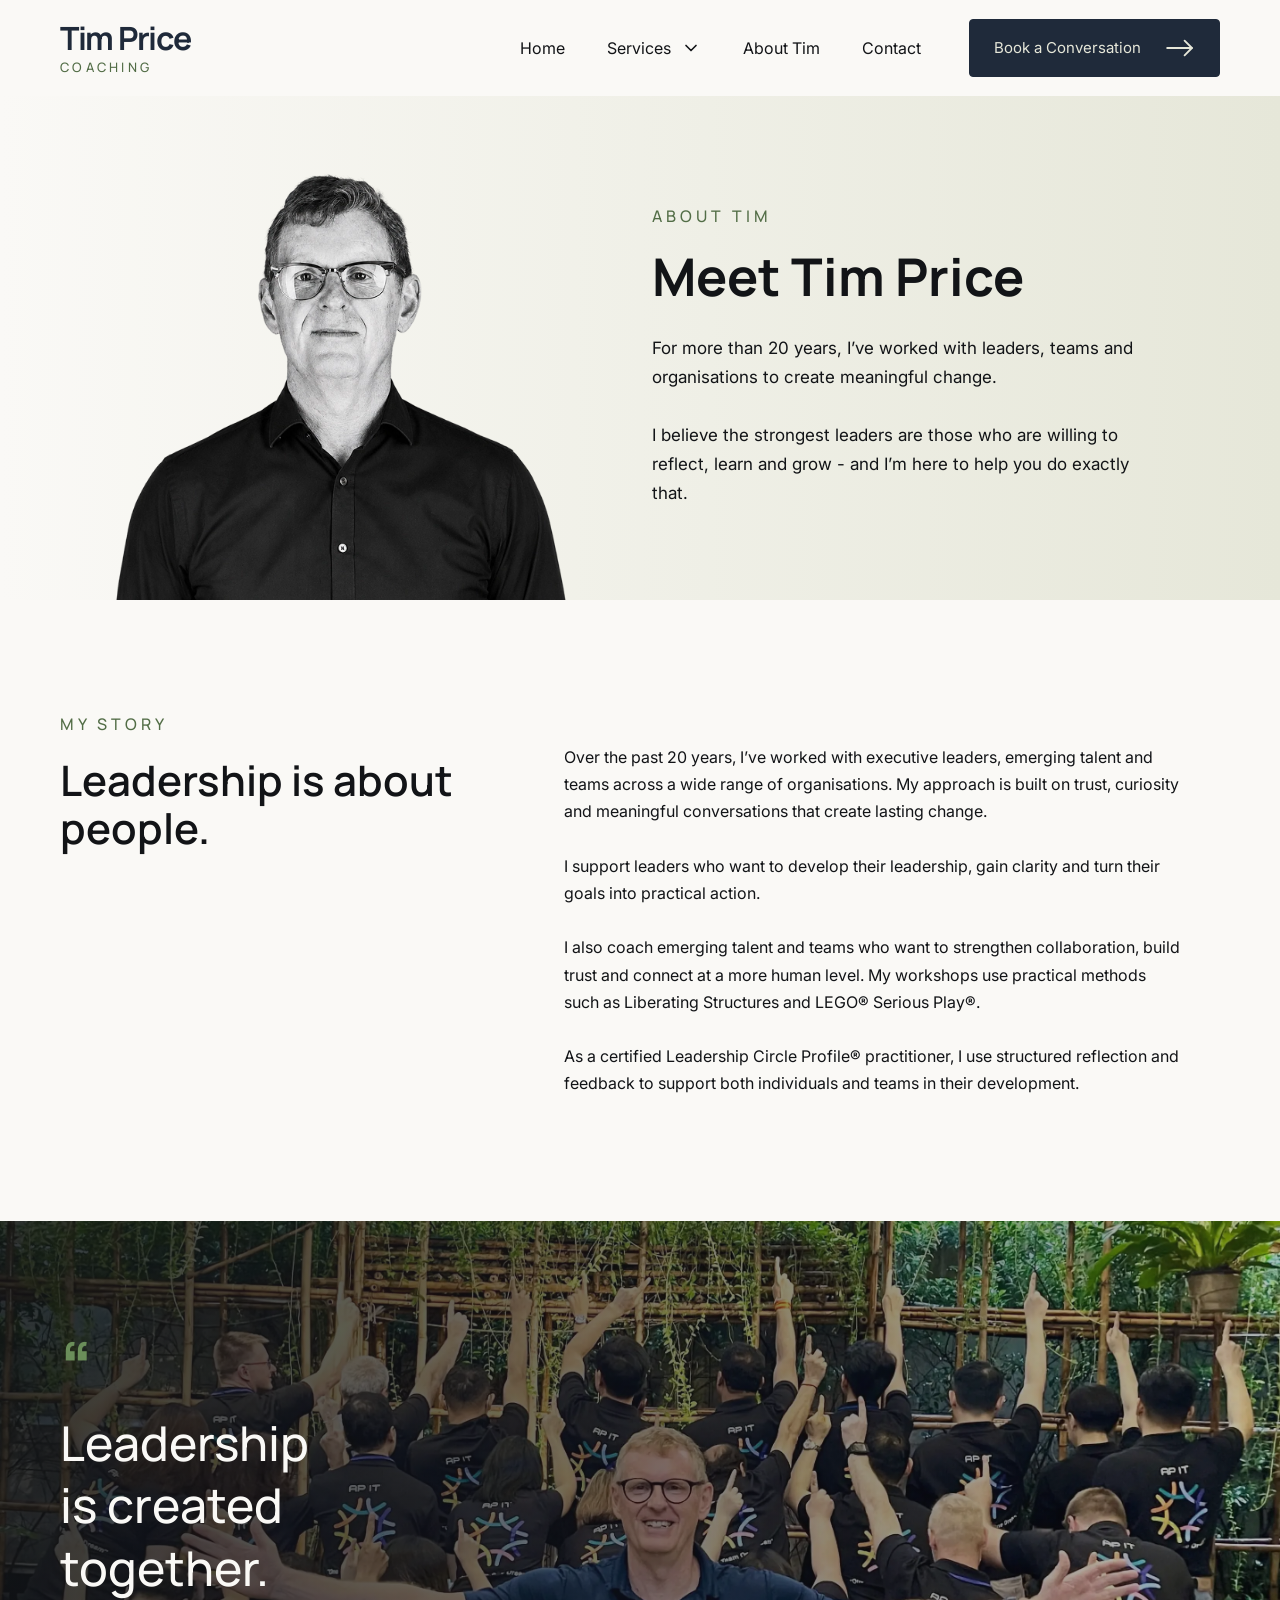
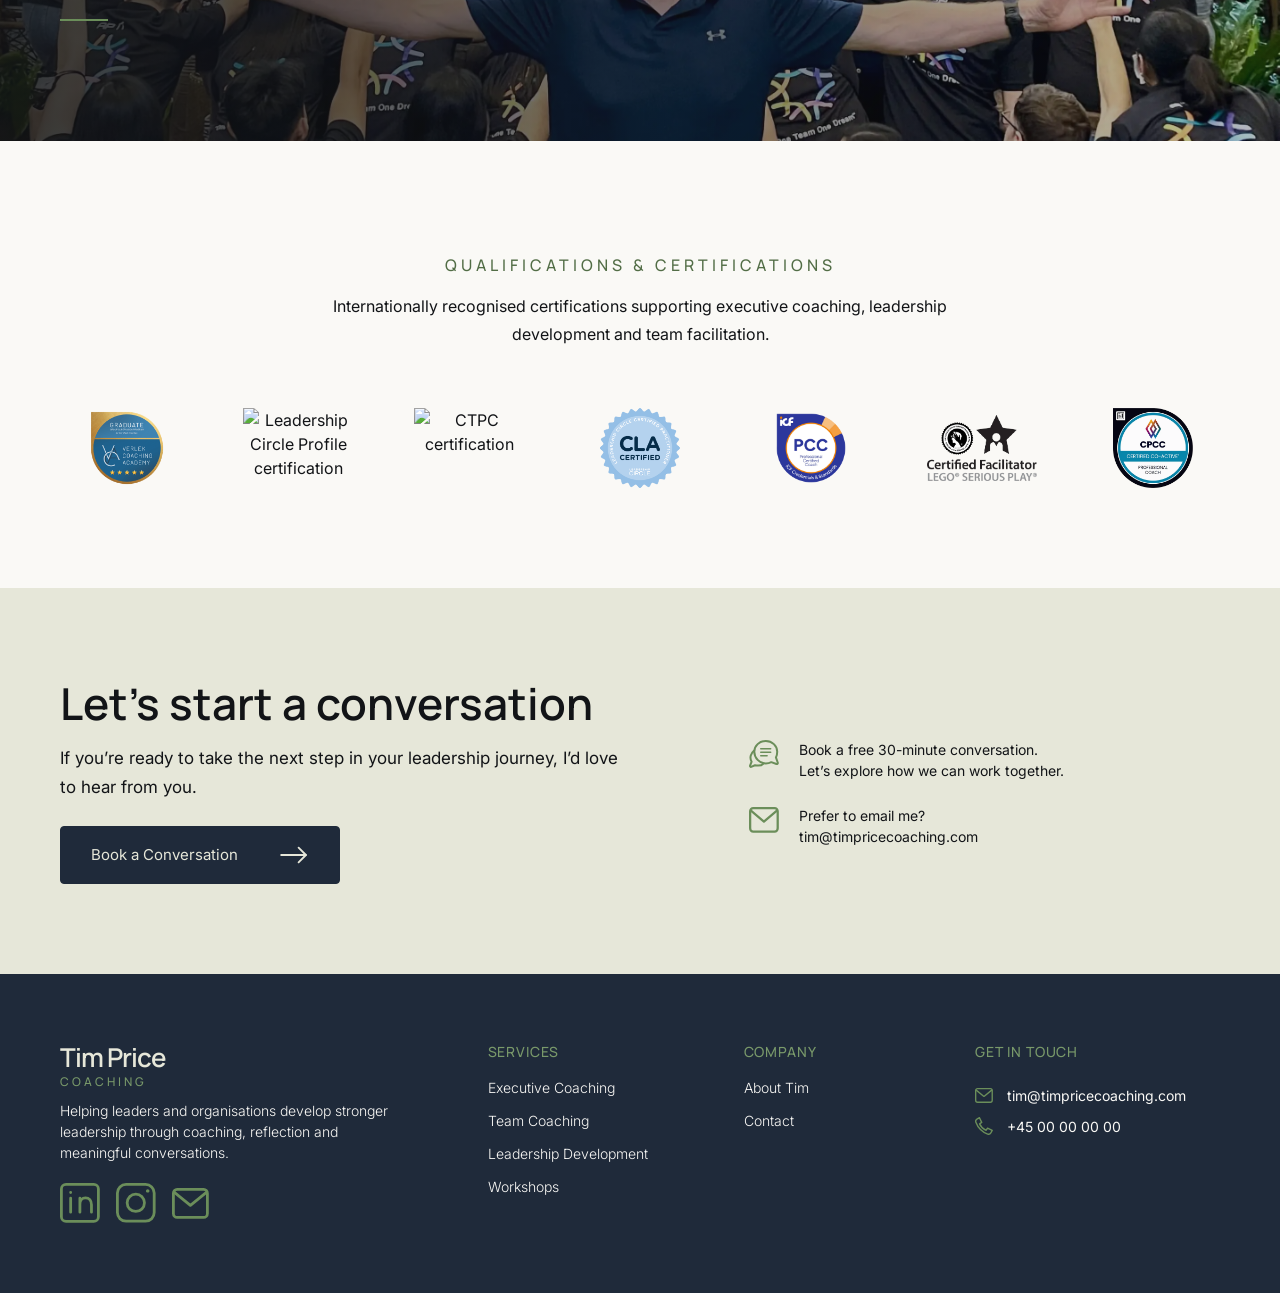
==== commit faef0e41: "png to webp" ====
--- a/about.html
+++ b/about.html
@@ -14,10 +14,7 @@
     <link rel="preconnect" href="https://fonts.gstatic.com" crossorigin>
     <link href="https://fonts.googleapis.com/css2?family=Inter:wght@100..900&display=swap" rel="stylesheet">
     <link href="https://fonts.googleapis.com/css2?family=Manrope:wght@200..800&display=swap" rel="stylesheet">
-
-
-    <!-- Favicon -->
-    <link rel="icon" href="images/favicon.ico" type="image/x-icon">
+    <link rel="icon" href="images/favicontim.ico" type="image/x-icon">
 </head>
 
 <body>
@@ -103,7 +100,7 @@
         </div>
     </header>
     <main>
-        <section class="hero-about">
+        <section class="hero-about fade-in">
             <div class="hero-inner">
                 <p class="eyebrow">About Tim</p>
                 <h1 class="hero-title">Meet Tim Price</h1>
@@ -115,9 +112,9 @@
                     to help you do exactly that.
                 </p>
             </div>
-            <img class="hero-image" src="images/portrait.png" alt="Tim Price">
-        </section>
-        <section class="about">
+            <img class="hero-image" src="images/portrait.webp" alt="Tim Price">
+        </section>
+        <section class="about fade-in">
             <div class="about-inner">
                 <p class="eyebrow">My story</p>
                 <h2>Leadership is about people.</h2>
@@ -141,7 +138,7 @@
                 </p>
             </div>
         </section>
-        <section class="image-quote-section">
+        <section class="image-quote-section fade-in">
 
             <div class="image-quote-overlay"></div>
 
@@ -157,7 +154,7 @@
                 <div class="image-quote-line"></div>
             </div>
         </section>
-        <section class="qualifications">
+        <section class="qualifications fade-in">
             <div class="qualifications-inner">
                 <p class="eyebrow">Qualifications & Certifications</p>
                 <p class="qualifications-text">
@@ -175,7 +172,7 @@
                 </div>
             </div>
         </section>
-        <section class="CTA-section">
+        <section class="CTA-section fade-in">
             <div>
                 <h2>Let’s start a conversation</h2>
                 <p>If you’re ready to take the next step in your leadership journey, I’d love to hear from you.
--- a/css/style.css
+++ b/css/style.css
@@ -1,15 +1,23 @@
-/*----------------------------------- CSS-VARIABLER / DESIGNFARVER --------------------------------*/
+/*-----------------------------------------------------------------------------------------------
+          CSS VARIABLER / DESIGNFARVER 
+-------------------------------------------------------------------------------------------------*/
 
 :root {
   --primary: #1f2a3a;
+
   --accent: #6b8e5a;
+  --accent-dark: #526D46;
+  --accent-light: #79996a;
+
   --background: #faf9f6;
   --text: #121417;
   --secondary: #e6e7d9;
 }
 
-/*----------------------------------- RESET --------------------------------*/
-
+/*-----------------------------------------------------------------------------------------------
+          RESET 
+-------------------------------------------------------------------------------------------------*/
+ 
 *,
 *::before,
 *::after {
@@ -26,7 +34,7 @@
 }
 
 body {
-  font-family: "Inter", Arial, sans-serif;
+  font-family: "Inter", sans-serif;
   line-height: 1.5;
   color: var(--text);
   background-color: var(--background);
@@ -53,22 +61,31 @@
   font: inherit;
 }
 
-
-/*----------------------------------- GLOBALE STYLES --------------------------------*/
+/*-----------------------------------------------------------------------------------------------
+          GLOBALE STYLES
+-------------------------------------------------------------------------------------------------*/
 
 main {
   display: flex;
   flex-direction: column;
 }
 
-
-/*----------- Typografi ------------*/
-
-
-/*----------- Knapper ------------*/
-
-
-/*----------------------------------- HEADER --------------------------------*/
+.hero-index, 
+.hero-service-pages, 
+.hero-services, 
+.hero-about, 
+.contact-hero {
+  background : linear-gradient(
+    to right,
+    var(--background),
+    var(--secondary)
+  );
+}
+
+
+/*-----------------------------------------------------------------------------------------------
+          HEADER
+-------------------------------------------------------------------------------------------------*/
 
 .site-header {
   position: fixed;
@@ -86,7 +103,7 @@
 }
 
 
-/*----------- Logo ------------*/
+/*--------------------- Logo ----------------------*/
 
 .logo {
   display: flex;
@@ -104,7 +121,7 @@
 
 .logo-subtitle {
   margin-top: 6px;
-  color: var(--accent);
+  color: var(--accent-dark);
   font-family: "Manrope", Arial, sans-serif;
   font-size: 12px;
   font-weight: 500;
@@ -114,7 +131,7 @@
 }
 
 
-/*----------- Hamburgerknap ------------*/
+/*--------------------- Hamburgerknap ----------------------*/
 
 .menu-button {
   display: flex;
@@ -139,8 +156,7 @@
     opacity 0.2s ease;
 }
 
-
-/*----------- Mobilnavigation ------------*/
+/*--------------------- Mobilnavigation ----------------------*/
 
 .navigation {
   display: none;
@@ -177,8 +193,7 @@
   cursor: pointer;
 }
 
-
-/*----------- Services dropdown ------------*/
+/*--------------------- Services dropdown ----------------------*/
 
 .services-button svg {
   width: 20px;
@@ -211,8 +226,7 @@
   font-size: 14px;
 }
 
-
-/*----------- Header CTA ------------*/
+/*--------------------- Header CTA ----------------------*/
 
 .header-cta {
   display: flex;
@@ -238,8 +252,7 @@
   stroke-linejoin: round;
 }
 
-
-/*----------- Hamburgeranimation ------------*/
+/*--------------------- Hamburgeranimation ----------------------*/
 
 .menu-button.is-open .menu-line:nth-child(1) {
   transform: translateY(8px) rotate(45deg);
@@ -253,9 +266,9 @@
   transform: translateY(-8px) rotate(-45deg);
 }
 
-
-/*----------------------------------- HERO --------------------------------*/
-
+/*-----------------------------------------------------------------------------------------------
+          HERO
+-------------------------------------------------------------------------------------------------*/
 .hero-index {
   position: relative;
   display: flex;
@@ -265,11 +278,6 @@
   justify-content: center;
   min-height: 100vh;
   padding: 86px 30px 0;
-  background: linear-gradient(
-    to right,
-    var(--background),
-    var(--secondary)
-  );
 }
 
 .hero-content {
@@ -277,11 +285,10 @@
   z-index: 1;
 }
 
-
-/*----------- Hero-tekst ------------*/
+/*-------------------- Hero-tekst ----------------------*/
 
 .hero-eyebrow {
-  color: var(--accent);
+  color: var(--accent-dark);
   font-family: "Manrope", sans-serif;
   font-size: 10px;
   font-weight: 500;
@@ -299,7 +306,7 @@
 }
 
 .highlight {
-  color: var(--accent);
+  color: var(--accent-dark);
   font-family: "Manrope", sans-serif;
 }
 
@@ -311,7 +318,7 @@
 }
 
 
-/*----------- Hero-knapper ------------*/
+/*--------------------- Hero-knapper ----------------------*/
 
 .hero-cta-container {
   display: flex;
@@ -373,8 +380,7 @@
   border-color: var(--accent);
 }
 
-
-/*----------- Hero-billede og baggrund ------------*/
+/*--------------------- Hero-billede og baggrund ----------------------*/
 
 .hero-image {
   padding: 0;
@@ -390,11 +396,11 @@
   pointer-events: none;
 }
 
-
-/*----------------------------------- FORSIDE --------------------------------*/
-
-
-/*----------- Organisationer ------------*/
+/*-----------------------------------------------------------------------------------------------
+          Index / Forsiden 
+-------------------------------------------------------------------------------------------------*/
+
+/*--------------------- Organisationer ----------------------*/
 
 .organisations {
   display: flex;
@@ -406,7 +412,7 @@
 }
 
 .eyebrow {
-  color: var(--accent);
+  color: var(--accent-dark);
   font-family: "Manrope", sans-serif;
   font-size: 12px;
   font-weight: 500;
@@ -439,7 +445,7 @@
 }
 
 
-/*----------- Services preview ------------*/
+/*--------------------- Services preview ----------------------*/
 
 .services-preview {
   display: flex;
@@ -500,7 +506,7 @@
   justify-content: space-between;
   gap: 8px;
   margin-top: 12px;
-  color: var(--accent);
+  color: var(--accent-dark);
   font-size: 14px;
 }
 
@@ -519,12 +525,17 @@
 }
 
 
-/*----------- Testimonials ------------*/
+
+/*--------------------- Testimonials ----------------------*/
 
 .testimonials {
   padding: 64px 30px;
   text-align: center;
-  background-color: var(--background);
+  background: linear-gradient(
+    to right,
+    var(--secondary),
+    var(--background)
+  );
 }
 
 .testimonials-header h2 {
@@ -562,7 +573,7 @@
 .testimonial-quote {
   align-self: center;
   min-height: 200px;
-  margin-top: 0px;
+  margin-top: 0;
   font-size: 16px;
   line-height: 1.5;
 }
@@ -570,8 +581,8 @@
 .testimonial-line {
   width: 48px;
   height: 2px;
-  margin: 0px auto 0;
-  background-color: var(--accent);
+  margin: 0 auto;
+  background-color: var(--accent-dark);
 }
 
 .testimonial-author {
@@ -585,7 +596,7 @@
 
 .testimonial-role {
   margin-top: 2px;
-  color: var(--accent);
+  color: var(--accent-dark);
   font-size: 15px;
 }
 
@@ -627,10 +638,10 @@
 }
 
 .testimonial-dot.is-active {
-  background-color: var(--accent);
-}
-
-/*----------- About preview ------------*/
+  background-color: var(--accent-dark);
+}
+
+/*--------------------- About preview ----------------------*/
 
 .about-preview {
   display: flex;
@@ -654,7 +665,7 @@
   margin-bottom: 10px;
 }
 
-/*----------- CTA section ------------*/
+/*--------------------- CTA section ----------------------*/
 
 .CTA-section {
   display: flex;
@@ -683,243 +694,14 @@
 }
 
 
-/*----------------------------------- SERVICES UNDERSIDER --------------------------------*/
-
-
-/*----------- Hero ------------*/
-
-.hero-service-pages {
-  padding: 130px 30px 64px;
-  background: linear-gradient(
-    to right,
-    var(--background),
-    var(--secondary)
-  );
-}
-
-.hero-service-page-inner {
-  width: 100%;
-  max-width: 600px;
-  margin-inline: auto;
-}
-
-.hero-service-pages .hero-title {
-  margin-top: 16px;
-  font-size: 40px;
-  line-height: 1.15;
-}
-
-.hero-service-pages .hero-description {
-  margin-top: 20px;
-  font-size: 16px;
-  line-height: 1.6;
-}
-
-
-/*----------- Introduktion ------------*/
-
-.the-service {
-  padding: 64px 30px;
-  background-color: var(--background);
-}
-
-.the-service-inner,
-.the-service-gain {
-  width: 100%;
-  max-width: 700px;
-  margin-inline: auto;
-}
-
-.the-service-inner h2 {
-  margin: 0;
-  font-size: 28px;
-  line-height: 1.2;
-}
-
-.the-service-inner p {
-  margin-top: 20px;
-  font-size: 16px;
-  line-height: 1.7;
-}
-
-.the-service-gain {
-  margin-top: 64px;
-}
-
-
-/*----------------------------------- SERVICE GAINS --------------------------------*/
-
-
-/*----------- Overskrift ------------*/
-
-.service-gains-header-line {
-  width: 42px;
-  height: 2px;
-  margin-top: 18px;
-  background-color: var(--accent);
-}
-
-
-/*----------- Liste ------------*/
-
-.service-gains-list {
-  margin-top: 34px;
-}
-
-
-/*----------- Gain ------------*/
-
-.service-gain {
-  display: grid;
-  grid-template-columns: 28px 1fr;
-  gap: 10px;
-  padding: 28px 0;
-  border-bottom: 1px solid rgba(31, 42, 58, 0.12);
-}
-
-.service-gain:first-child {
-  padding-top: 0;
-}
-
-.service-gain:last-child {
-  padding-bottom: 0;
-  border-bottom: 0;
-}
-
-
-/*----------- Nummer ------------*/
-
-.service-gain-number {
-  color: var(--secondary);
-  font-family: "Manrope", sans-serif;
-  font-size: 22px;
-  font-weight: 600;
-  line-height: 1.2;
-}
-
-
-/*----------- Indhold ------------*/
-
-.service-gain-content h2 {
-  margin: 0;
-  font-family: "Manrope", sans-serif;
-  font-size: 20px;
-  font-weight: 600;
-  line-height: 1.3;
-}
-
-.service-gain-content > p {
-  margin-top: 14px;
-  font-size: 14px;
-  line-height: 1.7;
-}
-
-
-/*----------- Punkter ------------*/
-
-.service-gain-points {
-  display: flex;
-  flex-direction: column;
-  gap: 10px;
-  margin-top: 18px;
-}
-
-.service-gain-points li {
-  display: flex;
-  align-items: center;
-  gap: 9px;
-  font-size: 13px;
-  line-height: 1.4;
-}
-
-.service-gain-points img {
-  flex-shrink: 0;
-  width: 14px;
-  height: 14px;
-  object-fit: contain;
-}
-
-
-/*----------------------------------- SERVICE PROCESS --------------------------------*/
-
-
-/*----------- Sektion ------------*/
-
-.service-process {
-  padding: 64px 30px;
-  background-color: var(--background);
-}
-
-.service-process-inner {
-  width: 100%;
-  max-width: 700px;
-  margin-inline: auto;
-}
-
-
-/*----------- Header ------------*/
-
-.service-process-header-line {
-  width: 42px;
-  height: 2px;
-  margin-top: 18px;
-  background-color: var(--accent);
-}
-
-.service-process-header h2 {
-  margin-top: 28px;
-  margin-bottom: 0;
-  font-size: 28px;
-  line-height: 1.2;
-}
-
-.service-process-intro {
-  margin-top: 20px;
-  font-size: 16px;
-  line-height: 1.7;
-}
-
-
-/*----------- Procesliste ------------*/
-
-.service-process-list {
-  margin-top: 36px;
-}
-
-
-/*----------- Procestrin ------------*/
-
-.service-process-step {
-  padding: 28px 0;
-  border-top: 1px solid rgba(31, 42, 58, 0.12);
-}
-
-.service-process-step:last-child {
-  padding-bottom: 0;
-}
-
-.service-process-step h3 {
-  font-size: 20px;
-  line-height: 1.3;
-}
-
-.service-process-step p {
-  margin-top: 12px;
-  font-size: 14px;
-  line-height: 1.7;
-}
-/*----------------------------------- SERVICES --------------------------------*/
-
+/*-----------------------------------------------------------------------------------------------
+          SERVICES
+-------------------------------------------------------------------------------------------------*/
 
 /*----------- Services hero ------------*/
 
 .hero-services {
   padding: 130px 30px 64px;
-  background: linear-gradient(
-    to right,
-    var(--background),
-    var(--secondary)
-  );
 }
 
 .hero-services-inner {
@@ -942,8 +724,7 @@
   line-height: 1.6;
 }
 
-
-/*----------- Services overview ------------*/
+/*----------- Sercives overvioew ------------*/
 
 .services-overview {
   padding: 64px 30px;
@@ -961,8 +742,7 @@
   flex-direction: column;
 }
 
-
-/*----------- Service row ------------*/
+/*--------------------- Service row ----------------------*/
 
 .service-row {
   display: grid;
@@ -991,7 +771,7 @@
 
 .service-number {
   padding-top: 2px;
-  color: var(--accent);
+  color: var(--accent-dark);
   font-family: "Manrope", sans-serif;
   font-size: 15px;
   font-weight: 600;
@@ -1026,9 +806,7 @@
 .service-row:hover .service-row-arrow {
   transform: translateX(4px);
 }
-
-
-/*----------- Desktop preview cards ------------*/
+/*--------------------- Desktop preview cards ----------------------*/
 
 .service-previews {
   display: none;
@@ -1042,8 +820,7 @@
   display: block;
 }
 
-
-/*----------- Preview card content ------------*/
+/*--------------------- Preview card content ----------------------*/
 
 .service-preview-icon {
   display: flex;
@@ -1063,7 +840,7 @@
 
 .service-preview-eyebrow {
   margin-top: 24px;
-  color: var(--accent);
+  color: var(--accent-dark);
   font-family: "Manrope", sans-serif;
   font-size: 12px;
   font-weight: 600;
@@ -1082,7 +859,7 @@
   width: 42px;
   height: 2px;
   margin-top: 18px;
-  background-color: var(--accent);
+  background-color: var(--accent-dark);
 }
 
 .service-preview-description {
@@ -1119,7 +896,7 @@
   align-items: center;
   gap: 12px;
   margin-top: 26px;
-  color: var(--accent);
+  color: var(--accent-dark);
   font-size: 14px;
   font-weight: 500;
 }
@@ -1140,11 +917,225 @@
 }
 
 
-
-
-
-
-/*----------------------------------- ABOUT --------------------------------*/
+/*-----------------------------------------------------------------------------------------------
+          SERVICES UNDERSIDER
+-------------------------------------------------------------------------------------------------*/
+
+/*--------------------- Hero ----------------------*/
+
+.hero-service-pages {
+  padding: 130px 30px 64px;
+}
+
+.hero-service-page-inner {
+  width: 100%;
+  max-width: 600px;
+  margin-inline: auto;
+}
+
+.hero-service-pages .hero-title {
+  margin-top: 16px;
+  font-size: 40px;
+  line-height: 1.15;
+}
+
+.hero-service-pages .hero-description {
+  margin-top: 20px;
+  font-size: 16px;
+  line-height: 1.6;
+}
+
+/*--------------------- Introduktion ----------------------*/
+
+.the-service {
+  padding: 64px 30px;
+  background-color: var(--background);
+}
+
+.the-service-inner,
+.the-service-gain {
+  width: 100%;
+  max-width: 700px;
+  margin-inline: auto;
+}
+
+.the-service-inner h2 {
+  margin: 0;
+  font-size: 28px;
+  line-height: 1.2;
+}
+
+.the-service-inner p {
+  margin-top: 20px;
+  font-size: 16px;
+  line-height: 1.7;
+}
+
+.the-service-gain {
+  margin-top: 64px;
+}
+
+
+/*--------------------- SERVICE GAINS SIDE ----------------------*/
+
+/*--------------------- Overskrift ----------------------*/
+
+.service-gains-header-line {
+  width: 42px;
+  height: 2px;
+  margin-top: 18px;
+  background-color: var(--accent-dark);
+}
+
+/*--------------------- Liste ----------------------*/
+
+.service-gains-list {
+  margin-top: 34px;
+}
+
+/*--------------------- Gain ----------------------*/
+
+.service-gain {
+  display: grid;
+  grid-template-columns: 28px 1fr;
+  gap: 10px;
+  padding: 28px 0;
+  border-bottom: 1px solid rgba(31, 42, 58, 0.12);
+}
+
+.service-gain:first-child {
+  padding-top: 0;
+}
+
+.service-gain:last-child {
+  padding-bottom: 0;
+  border-bottom: 0;
+}
+
+
+/*--------------------- Nummer ----------------------*/
+
+.service-gain-number {
+  color: var(--secondary);
+  font-family: "Manrope", sans-serif;
+  font-size: 22px;
+  font-weight: 600;
+  line-height: 1.2;
+}
+
+
+/*--------------------- Indhold ----------------------*/
+
+.service-gain-content h2 {
+  margin: 0;
+  font-family: "Manrope", sans-serif;
+  font-size: 20px;
+  font-weight: 600;
+  line-height: 1.3;
+}
+
+.service-gain-content > p {
+  margin-top: 14px;
+  font-size: 14px;
+  line-height: 1.7;
+}
+
+/*--------------------- Punkter ----------------------*/
+
+.service-gain-points {
+  display: flex;
+  flex-direction: column;
+  gap: 10px;
+  margin-top: 18px;
+}
+
+.service-gain-points li {
+  display: flex;
+  align-items: center;
+  gap: 9px;
+  font-size: 13px;
+  line-height: 1.4;
+}
+
+.service-gain-points img {
+  flex-shrink: 0;
+  width: 14px;
+  height: 14px;
+  object-fit: contain;
+}
+
+/*--------------------- SERVICE PROCESS ----------------------*/
+
+
+/*--------------------- Sektion ----------------------*/
+
+.service-process {
+  padding: 64px 30px;
+  background-color: var(--background);
+}
+
+.service-process-inner {
+  width: 100%;
+  max-width: 700px;
+  margin-inline: auto;
+}
+
+
+/*--------------------- Header ----------------------*/
+
+.service-process-header-line {
+  width: 42px;
+  height: 2px;
+  margin-top: 18px;
+  background-color: var(--accent);
+}
+
+.service-process-header h2 {
+  margin-top: 28px;
+  margin-bottom: 0;
+  font-size: 28px;
+  line-height: 1.2;
+}
+
+.service-process-intro {
+  margin-top: 20px;
+  font-size: 16px;
+  line-height: 1.7;
+}
+
+
+/*--------------------- Procesliste ----------------------*/
+
+.service-process-list {
+  margin-top: 36px;
+}
+
+
+/*--------------------- Procestrin ----------------------*/
+
+.service-process-step {
+  padding: 28px 0;
+  border-top: 1px solid rgba(31, 42, 58, 0.12);
+}
+
+.service-process-step:last-child {
+  padding-bottom: 0;
+}
+
+.service-process-step h3 {
+  font-size: 20px;
+  line-height: 1.3;
+}
+
+.service-process-step p {
+  margin-top: 12px;
+  font-size: 14px;
+  line-height: 1.7;
+}
+
+/*-----------------------------------------------------------------------------------------------
+          ABOUT SIDE
+-------------------------------------------------------------------------------------------------*/
 
 .hero-about {
   position: relative;
@@ -1154,11 +1145,6 @@
   align-items: center;
   justify-content: center;
   padding: 86px 30px 0;
-  background: linear-gradient(
-    to right,
-    var(--background),
-    var(--secondary)
-  );
 }
 
 .about {
@@ -1194,8 +1180,7 @@
   object-fit: contain;
 }
 
-
-/*----------------------------------- IMAGE QUOTE SECTION --------------------------------*/
+/*--------------------- IMAGE QUOTE SECTION ----------------------*/
 
 .image-quote-section {
   position: relative;
@@ -1205,7 +1190,7 @@
   min-height: 360px;
   padding: 60px 30px;
 
-  background-image: url("../images/tim-quote.jpg");
+  background-image: url("../images/tim-quote.webp");
   background-size: cover;
   background-position: center;
   background-repeat: no-repeat;
@@ -1213,8 +1198,7 @@
   overflow: hidden;
 }
 
-
-/*----------- Mørkt overlay ------------*/
+/*--------------------- Mørkt overlay ----------------------*/
 
 .image-quote-overlay {
   position: absolute;
@@ -1227,8 +1211,7 @@
   );
 }
 
-
-/*----------- Citat-indhold ------------*/
+/*--------------------- Citat-indhold ----------------------*/
 
 .image-quote-content {
   position: relative;
@@ -1262,7 +1245,9 @@
   background-color: var(--accent);
 }
 
-/*----------------------------------- CONTACT --------------------------------*/
+/*-----------------------------------------------------------------------------------------------
+          CONTACT SIDEe
+-------------------------------------------------------------------------------------------------*/
 
 .contact-hero {
   position: relative;
@@ -1272,11 +1257,6 @@
   align-items: center;
   justify-content: center;
   padding: 130px 30px 64px;
-  background: linear-gradient(
-    to right,
-    var(--background),
-    var(--secondary)
-  );
 }
 
 .contact-hero-inner {
@@ -1286,8 +1266,7 @@
 }
 
 
-
-/*----------- Kontaktsektion ------------*/
+/*--------------------- Kontaktsektion ----------------------*/
 
 .contact-section {
   padding: 64px 30px;
@@ -1300,8 +1279,7 @@
   margin-inline: auto;
 }
 
-
-/*----------- Kontaktoplysninger ------------*/
+/*--------------------- Kontaktoplysninger ----------------------*/
 
 .contact-details {
   display: flex;
@@ -1310,7 +1288,8 @@
 
 .contact-detail {
   display: grid;
-  grid-template-columns: 32px 1fr;
+  grid-template-columns: 36px 1fr;
+  align-items: start;
   gap: 16px;
   padding: 24px 0;
   border-bottom: 1px solid rgba(31, 42, 58, 0.12);
@@ -1325,10 +1304,12 @@
 }
 
 .contact-detail-icon {
-  width: 24px;
-  height: 24px;
+  width: 28px;
+  height: 28px;
   margin-top: 2px;
   object-fit: contain;
+  display: block;
+  flex-shrink: 0;
 }
 
 .contact-detail-content h2 {
@@ -1348,11 +1329,11 @@
 }
 
 .contact-detail-content a:hover {
-  color: var(--accent);
-}
-
-
-/*----------- Kontaktformular ------------*/
+  color: var(--accent-dark);
+}
+
+
+/*--------------------- Kontaktformular ----------------------*/
 
 .contact-form {
   display: flex;
@@ -1403,8 +1384,7 @@
   box-shadow: 0 0 0 2px rgba(107, 142, 90, 0.12);
 }
 
-
-/*----------- Formular-knap ------------*/
+/*--------------------- Formular-knap ----------------------*/
 
 .contact-form-button {
   display: flex;
@@ -1442,8 +1422,7 @@
   transform: translateX(4px);
 }
 
-
-/*----------- Formular-note ------------*/
+/*--------------------- Formular-note ----------------------*/
 
 .contact-form-note {
   margin-top: 0;
@@ -1452,16 +1431,16 @@
 }
 
 
-
-
-/*----------------------------------- FOOTER --------------------------------*/
+/*-----------------------------------------------------------------------------------------------
+          FOOTER
+-------------------------------------------------------------------------------------------------*/
 
 footer {
   display: flex;
   flex-direction: column;
   gap: 16px;
   padding: 64px 30px;
-  color: var(--secondary);
+  color: var(--background);
   font-size: 14px;
   background-color: var(--primary);
 }
@@ -1490,7 +1469,7 @@
 
 .footer-logo-subtitle {
   margin-top: 6px;
-  color: var(--accent);
+  color: var(--accent-light);
   font-family: "Manrope", Arial, sans-serif;
   font-size: 12px;
   font-weight: 500;
@@ -1516,7 +1495,7 @@
 
 .footer-heading {
   margin: 0 0 16px;
-  color: var(--accent);
+  color: var(--accent-light);
   font-family: "Manrope", sans-serif;
   font-size: 16px;
   font-weight: 500;
@@ -1530,7 +1509,7 @@
 } 
 
 .footer-links a:hover {
-  color: var(--accent);
+  color: var(--accent-light);
 }
 
 .footer-column {
@@ -1559,16 +1538,34 @@
   width: 18px;
 }
 
-
-
-/*----------------------------------- media quaries!!!!!! --------------------------------*/
-
-
-/*----------- desktop fra 900px ------------*/
+/*-----------------------------------------------------------------------------------------------
+          SCROLLL ANIMATION
+-------------------------------------------------------------------------------------------------*/
+
+/*--------------------- Fade ind ----------------------*/
+
+.fade-in {
+  opacity: 0;
+  transform: translateY(30px);
+  transition:
+    opacity 1s ease,
+    transform 1s ease;
+}
+
+.fade-in.is-visible {
+  opacity: 1;
+  transform: translateY(0);
+}
+
+/*-----------------------------------------------------------------------------------------------
+          MEDIA QUERIES
+-------------------------------------------------------------------------------------------------*/
+
+/*--------------------- desktop fra 900px ----------------------*/
 
 @media (min-width: 900px) {
 
-  /*----------------------------------- GLOBALE DESKTOP STYLES --------------------------------*/
+  /*--------------------- GLOBALE DESKTOP STYLES ----------------------*/
 
   h1 {
     font-size: 60px;
@@ -1585,12 +1582,59 @@
   }
 
 
-  /*----------------------------------- HEADER DESKTOP --------------------------------*/
-
-  .header-inner {
+/*--------------------- Fælles side-padding desktop ----------------------*/
+
+  .hero-index,
+  .organisations,
+  .services-preview,
+  .testimonials,
+  .CTA-section,
+  .hero-services,
+  .services-overview,
+  .hero-service-pages,
+  .the-service,
+  .service-process,
+  .about,
+  .qualifications,
+  .contact-hero,
+  .contact-section,
+  footer {
+    padding-right: max(60px, calc((100% - 1200px) / 2));
+    padding-left: max(60px, calc((100% - 1200px) / 2));
+  }
+
+
+  /*--------------------- Eyebrows til desktop ----------------------*/
+
+  .organisations .eyebrow,
+  .testimonials-header .eyebrow,
+  .qualifications .eyebrow,
+  .contact-hero .eyebrow {
+    width: 100%;
+    max-width: none;
+    margin-inline: auto;
+    text-align: center;
+  }
+
+  .hero-index .hero-eyebrow,
+  .services-preview > .eyebrow,
+  .hero-services .eyebrow,
+  .hero-service-pages .eyebrow,
+  .the-service-gain .eyebrow,
+  .service-process .eyebrow,
+  .hero-about .eyebrow,
+  .about .eyebrow,
+  .about-preview .eyebrow {
+    text-align: left;
+  }
+
+
+/*--------------------- HEADER DESKTOP ----------------------*/
+
+   .header-inner {
     flex-wrap: nowrap;
     width: 100%;
-    max-width: 1440px;
+    max-width: 1320px;
     min-height: 96px;
     margin-inline: auto;
     padding: 16px 60px;
@@ -1715,10 +1759,10 @@
   }
 
 
-  /*----------------------------------- FORSIDE DESKTOP --------------------------------*/
-
-
-/*----------- Hero desktop ------------*/
+  /*--------------------- FORSIDE DESKTOP ----------------------*/
+
+
+/*--------------------- Hero desktop ----------------------*/
 
 .hero-index {
   position: relative;
@@ -1733,7 +1777,7 @@
   align-items: end;
   gap: 40px;
   width: 100%;
-  max-width: 1320px;
+  max-width: 1200px;
   min-height: 610px;
   margin-inline: auto;
 }
@@ -1794,11 +1838,20 @@
   object-fit: contain;
   object-position: bottom right;
 }
-  /*----------- Organisationer desktop ------------*/
+  /*--------------------- Organisationer desktop ----------------------*/
+
+  .eyebrow {
+    font-size: 16px;
+  }
 
   .organisations {
     min-height: 250px;
     padding: 70px 60px;
+    text-align: center;
+  }
+
+  .orgranisations-text {
+    margin-inline: auto;
   }
 
   .organisation-logos {
@@ -1813,25 +1866,27 @@
   }
 
 
-  /*----------- Services preview desktop ------------*/
-
-  .services-preview {
-    align-items: stretch;
-    padding: 100px 60px;
-  }
-
-  .services-preview > .eyebrow,
-  .services-preview > h2,
-  .services-preview > .general-cta,
-  .services-card-container {
+  /*--------------------- Services preview desktop ----------------------*/
+
+ .services-preview {
+  align-items: stretch;
+  padding-top: 100px;
+  padding-bottom: 100px;
+}
+
+  .services-preview .eyebrow,
+  .services-preview h2,
+  .services-preview .general-cta {
     width: 100%;
-    max-width: 1200px;
-    margin-right: auto;
-    margin-left: auto;
-  }
-
-  .services-preview > h2 {
+    margin-inline: 0;
+  }
+
+  .services-preview .eyebrow,
+  .services-preview h2 {
     max-width: 850px;
+  }
+
+  .services-preview h2 {
     margin-top: 18px;
     margin-bottom: 30px;
     font-size: 44px;
@@ -1839,15 +1894,15 @@
 
   .services-preview > .general-cta {
     width: 280px;
-    margin-right: auto;
-    margin-left: max(0px, calc((100% - 1200px) / 2));
   }
 
   .services-card-container {
     display: grid;
     grid-template-columns: repeat(2, 1fr);
     gap: 24px;
-    margin-top: 56px;
+    width: 100%;
+    max-width: none;
+    margin: 56px 0 0;
   }
 
   .services-card {
@@ -1884,10 +1939,17 @@
   }
 
 
-  /*----------- Testimonials desktop ------------*/
+  /*--------------------- Testimonials desktop ----------------------*/
 
   .testimonials {
     padding: 100px 60px;
+  }
+
+  .testimonials-header {
+    width: 100%;
+    max-width: 900px;
+    margin-inline: auto;
+    text-align: center;
   }
 
   .testimonials-header h2 {
@@ -1907,7 +1969,8 @@
 
   .testimonial-quote {
     min-height: 150px;
-    font-size: 22px;
+    max-width:480px;
+    font-size: 18px;
     line-height: 1.65;
   }
 
@@ -1917,9 +1980,7 @@
   }
 
 
- /*----------- About preview desktop ------------*/
-
-/*----------- About preview desktop ------------*/
+  /*--------------------- About preview desktop ----------------------*/
 
 .about-preview {
   position: relative;
@@ -1955,7 +2016,8 @@
   rgba(0, 0, 0, 0.8) 65%,
   rgba(0, 0, 0, 0.35) 75%,
   transparent 88%
-);}
+  );
+}
 
 .about-preview-content {
   position: relative;
@@ -1992,13 +2054,14 @@
   white-space: nowrap;
 }
 
-  /*----------------------------------- FÆLLES CTA DESKTOP --------------------------------*/
+  /*--------------------- FÆLLES CTA DESKTOP ----------------------*/
 
   .CTA-section {
     display: grid;
     grid-template-columns: 1fr 0.8fr;
     align-items: center;
     gap: 100px;
+    width: 100%;
     padding: 90px max(60px, calc((100% - 1200px) / 2));
   }
 
@@ -2035,10 +2098,10 @@
   }
 
 
-  /*----------------------------------- SERVICES OVERSIGT DESKTOP --------------------------------*/
-
-
-  /*----------- Services hero desktop ------------*/
+  /*--------------------- SERVICES OVERSIGT DESKTOP ----------------------*/
+
+
+  /*--------------------- Services hero desktop ----------------------*/
 
   .hero-services {
     padding: 180px 60px 100px;
@@ -2063,7 +2126,7 @@
   }
 
 
-  /*----------- Services overview desktop ------------*/
+  /*--------------------- Services overview desktop ----------------------*/
 
   .services-overview {
     padding: 100px 60px;
@@ -2143,10 +2206,10 @@
   }
 
 
- /*----------------------------------- SERVICE UNDERSIDER DESKTOP --------------------------------*/
-
-
-/*----------- Hero desktop ------------*/
+ /*--------------------- SERVICE UNDERSIDER DESKTOP ----------------------*/
+
+
+/*--------------------- Hero desktop ----------------------*/
 
 .hero-service-pages {
   min-height: 570px;
@@ -2180,7 +2243,7 @@
 }
 
 
-/*----------- Introduktion desktop ------------*/
+/*--------------------- Introduktion desktop ----------------------*/
 
 .the-service {
   padding-top: 120px;
@@ -2190,7 +2253,7 @@
 .the-service-inner,
 .the-service-gain {
   width: 100%;
-  max-width: 980px;
+  max-width: 1200px;
   margin-inline: auto;
 }
 
@@ -2217,7 +2280,7 @@
 }
 
 
-/*----------- Gains header desktop ------------*/
+/*--------------------- Gains header desktop ----------------------*/
 
 .service-gains-header {
   width: 100%;
@@ -2232,9 +2295,7 @@
 }
 
 
-/*----------- Gains liste desktop ------------*/
-
-/*----------- Gains liste desktop ------------*/
+/*--------------------- Gains liste desktop ----------------------*/
 
 .service-gains-list {
   display: block;
@@ -2303,10 +2364,10 @@
   height: 15px;
 }
 
-/*----------------------------------- SERVICE PROCESS DESKTOP --------------------------------*/
-
-
-/*----------- Sektion desktop ------------*/
+/*--------------------- SERVICE PROCESS DESKTOP ----------------------*/
+
+
+/*--------------------- Sektion desktop ----------------------*/
 
 .service-process {
   padding-top: 100px;
@@ -2315,11 +2376,11 @@
 
 .service-process-inner {
   width: 100%;
-  max-width: 980px;
+  max-width: 1200px;
   margin-inline: auto;
 }
 
-/*----------- Process header desktop ------------*/
+/*--------------------- Process header desktop ----------------------*/
 
 .service-process-header {
   display: block;
@@ -2345,7 +2406,7 @@
 }
 
 
-/*----------- Procesliste desktop ------------*/
+/*--------------------- Procesliste desktop ----------------------*/
 
 .service-process-list {
   margin-top: 44px;
@@ -2378,12 +2439,10 @@
   line-height: 1.7;
 }
 
-  /*----------------------------------- ABOUT DESKTOP --------------------------------*/
-
-
-  /*----------- About hero desktop ------------*/
-
-/*----------- About hero desktop ------------*/
+  /*--------------------- ABOUT DESKTOP ----------------------*/
+
+
+  /*--------------------- About hero desktop ----------------------*/
 
 .hero-about {
   display: grid;
@@ -2430,7 +2489,7 @@
   line-height: 1.7;
 }
 
-  /*----------- My story desktop ------------*/
+  /*--------------------- My story desktop ----------------------*/
 
   .about {
     padding: 100px 60px;
@@ -2442,6 +2501,7 @@
     gap: 12px;
     width: 100%;
     max-width: 1200px;
+    margin-inline: auto;
   }
 
   .about-inner .eyebrow,
@@ -2463,7 +2523,7 @@
   }
 
 
-  /*----------- Image quote desktop ------------*/
+  /*--------------------- Image quote desktop ----------------------*/
 
   .image-quote-section {
     min-height: 520px;
@@ -2479,7 +2539,7 @@
   }
 
 
-  /*----------- Qualifications desktop ------------*/
+  /*--------------------- Qualifications desktop ----------------------*/
 
   .qualifications {
     padding: 100px 60px;
@@ -2488,6 +2548,7 @@
   .qualifications-inner {
     width: 100%;
     max-width: 1200px;
+    margin-inline: auto;
     text-align: center;
   }
 
@@ -2511,10 +2572,10 @@
   }
 
 
-  /*----------------------------------- CONTACT DESKTOP --------------------------------*/
-
-
-  /*----------- Contact hero desktop ------------*/
+  /*--------------------- CONTACT DESKTOP ----------------------*/
+
+
+  /*--------------------- Contact hero desktop ----------------------*/
 
   .contact-hero {
     min-height: 440px;
@@ -2522,7 +2583,9 @@
   }
 
   .contact-hero-inner {
+    width: 100%;
     max-width: 800px;
+    margin-inline: auto;
     text-align: center;
   }
 
@@ -2538,7 +2601,7 @@
   }
 
 
-  /*----------- Contact section desktop ------------*/
+  /*--------------------- Contact section desktop ----------------------*/
 
   .contact-section {
     padding: 100px 60px;
@@ -2549,6 +2612,7 @@
     grid-template-columns: 0.9fr 1.1fr;
     gap: 100px;
     align-items: start;
+    max-width: 1200px;
   }
 
   .contact-form {
@@ -2588,7 +2652,7 @@
   }
 
 
-  /*----------------------------------- FOOTER DESKTOP --------------------------------*/
+  /*--------------------- FOOTER DESKTOP ----------------------*/
 
   footer {
     padding: 70px 60px;
@@ -2600,7 +2664,7 @@
     align-items: start;
     gap: 60px;
     width: 100%;
-    max-width: 1320px;
+    max-width: 1200px;
     margin-inline: auto;
   }
 
@@ -2615,201 +2679,4 @@
   .footer-contact-list a {
     gap: 14px;
   }
-    /*----------------------------------- DESKTOP JUSTERINGER --------------------------------*/
-
-
-  /*----------- Fælles indholdsbredde ------------*/
-
-  .header-inner {
-    max-width: 1320px;
-  }
-
-  .hero-content,
-  .services-overview-inner,
-  .the-service-inner,
-  .the-service-gain,
-  .service-process-inner,
-  .about-inner,
-  .qualifications-inner,
-  .contact-section-inner,
-  .footer-inner {
-    width: 100%;
-    max-width: 1200px;
-    margin-inline: auto;
-  }
-
-
-  /*----------- Ens sidepadding ------------*/
-
-  .hero-index,
-  .organisations,
-  .services-preview,
-  .testimonials,
-  .CTA-section,
-  .hero-services,
-  .services-overview,
-  .hero-service-pages,
-  .the-service,
-  .service-process,
-  .about,
-  .qualifications,
-  .contact-hero,
-  .contact-section,
-  footer {
-    padding-right: max(60px, calc((100% - 1200px) / 2));
-    padding-left: max(60px, calc((100% - 1200px) / 2));
-  }
-
-
-  /*----------------------------------- EYEBROWS DESKTOP --------------------------------*/
-
-
-  /*----------- Centrerede eyebrows ------------*/
-
-  .organisations .eyebrow,
-  .testimonials-header .eyebrow,
-  .qualifications .eyebrow,
-  .contact-hero .eyebrow {
-    width: 100%;
-    text-align: center;
-  }
-
-
-  /*----------- Venstrestillede eyebrows ------------*/
-
-  .hero-index .hero-eyebrow,
-  .services-preview > .eyebrow,
-  .hero-services .eyebrow,
-  .hero-service-pages .eyebrow,
-  .the-service-gain .eyebrow,
-  .service-process .eyebrow,
-  .hero-about .eyebrow,
-  .about .eyebrow,
-  .about-preview .eyebrow {
-    text-align: left;
-  }
-
-
-  /*----------------------------------- FORSIDE JUSTERINGER --------------------------------*/
-
-
-  /*----------- Hero ------------*/
-
-  .hero-content {
-    max-width: 1200px;
-  }
-
-
-  /*----------- Organisationer ------------*/
-
-  .organisations {
-    text-align: center;
-  }
-
-  .orgranisations-text {
-    margin-right: auto;
-    margin-left: auto;
-  }
-
-
-  /*----------- Services preview ------------*/
-
-  .services-preview {
-    align-items: stretch;
-  }
-
-  .services-preview > .eyebrow,
-  .services-preview > h2,
-  .services-preview > .general-cta,
-  .services-card-container {
-    margin-right: 0;
-    margin-left: 0;
-  }
-
-  .services-preview > .eyebrow {
-    width: 100%;
-    max-width: 850px;
-  }
-
-  .services-preview > h2 {
-    width: 100%;
-    max-width: 850px;
-  }
-
-  .services-preview > .general-cta {
-    width: 280px;
-  }
-
-  .services-card-container {
-    width: 100%;
-    max-width: none;
-  }
-
-
-  /*----------- Testimonials ------------*/
-
-  .testimonials-header {
-    width: 100%;
-    max-width: 900px;
-    margin-inline: auto;
-    text-align: center;
-  }
-
-
-  /*----------- CTA ------------*/
-
-  .CTA-section {
-    grid-template-columns: 1fr 0.8fr;
-    width: 100%;
-  }
-
-
-  /*----------------------------------- SERVICES JUSTERINGER --------------------------------*/
-
-  .hero-services-inner,
-  .hero-service-page-inner {
-    width: 100%;
-    max-width: 1200px;
-    margin-inline: auto;
-  }
-
-
-  /*----------------------------------- ABOUT JUSTERINGER --------------------------------*/
-
-  .about-inner {
-    margin-inline: auto;
-  }
-
-  .qualifications-inner {
-    margin-inline: auto;
-  }
-
-
-  /*----------------------------------- CONTACT JUSTERINGER --------------------------------*/
-
-  .contact-hero-inner {
-    width: 100%;
-    max-width: 800px;
-    margin-inline: auto;
-  }
-
-
-  /*----------------------------------- FOOTER JUSTERINGER --------------------------------*/
-
-  .footer-inner {
-    max-width: 1200px;
-  }
-
-  /*----------- Centrerede eyebrows desktop ------------*/
-
-.organisations .eyebrow,
-.testimonials-header .eyebrow,
-.qualifications .eyebrow,
-.contact-hero .eyebrow {
-  width: 100%;
-  max-width: none;
-  margin-right: auto;
-  margin-left: auto;
-  text-align: center;
-}
 }
